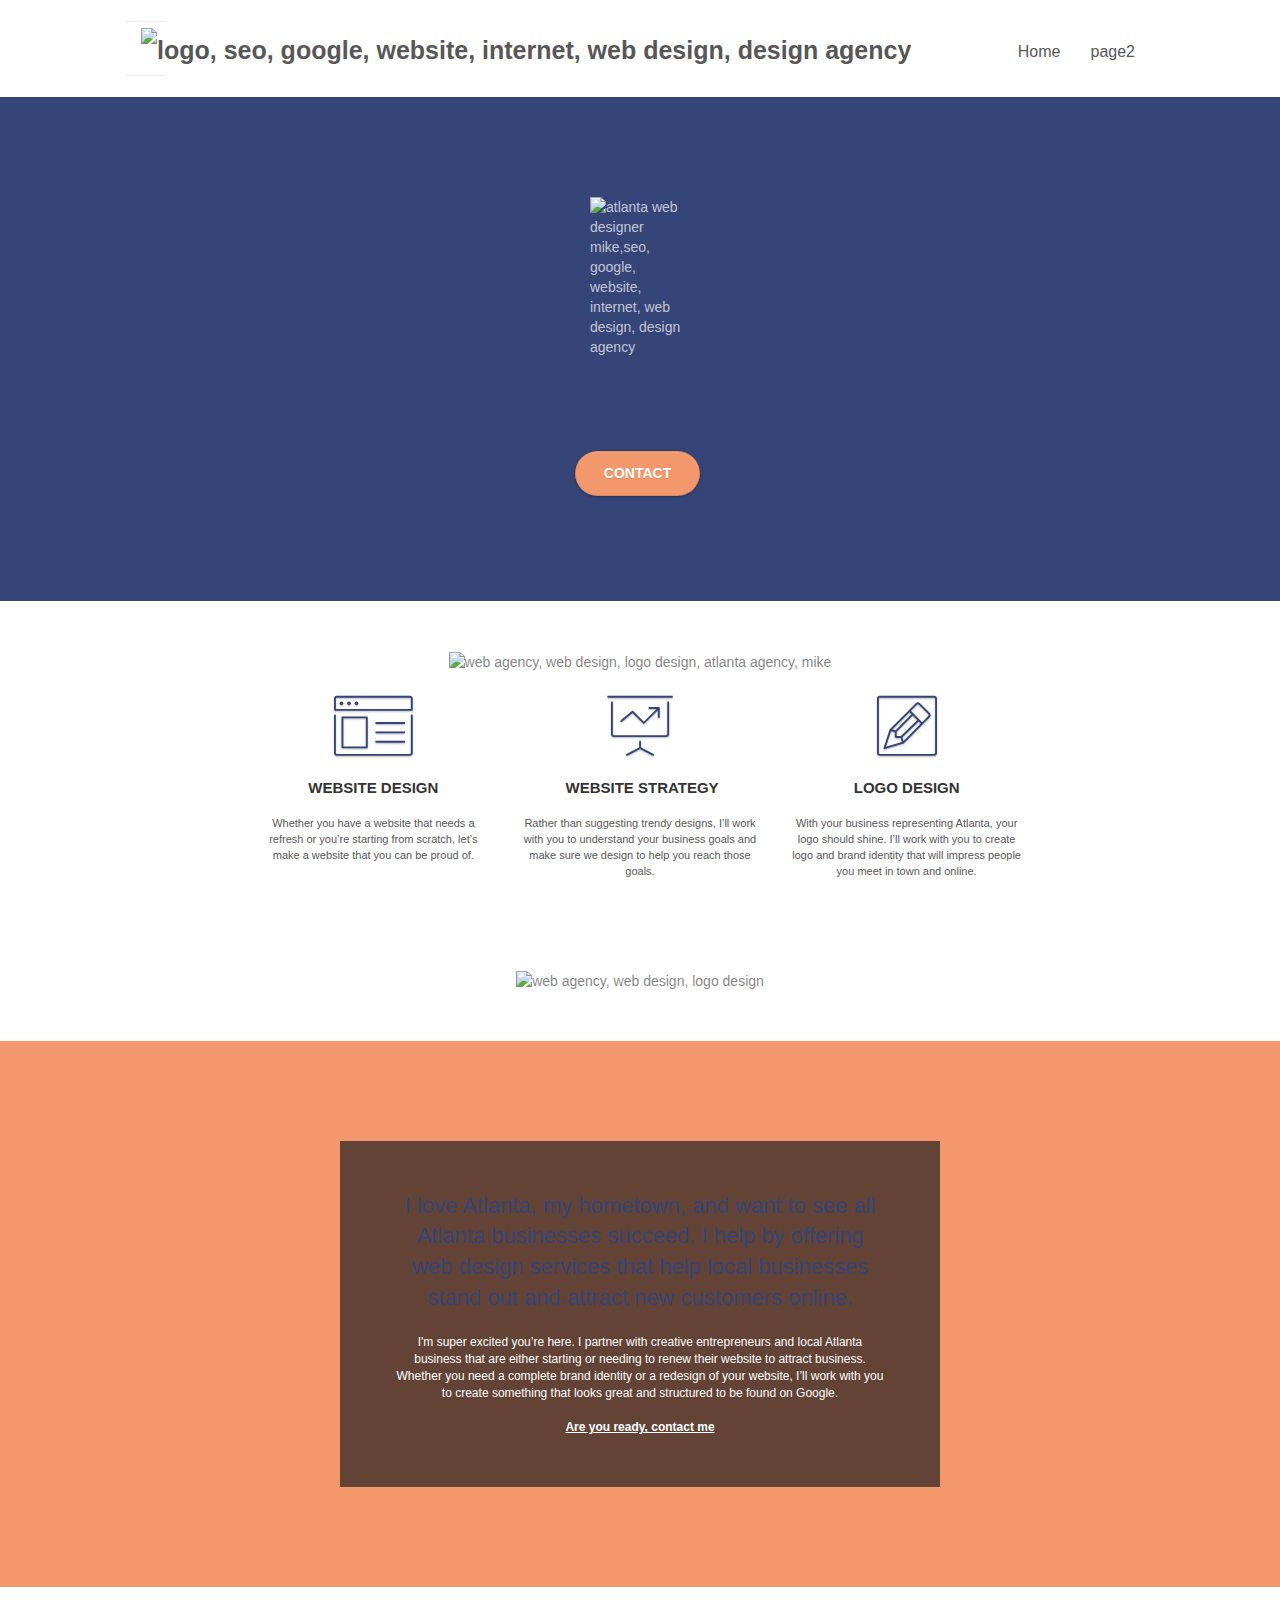
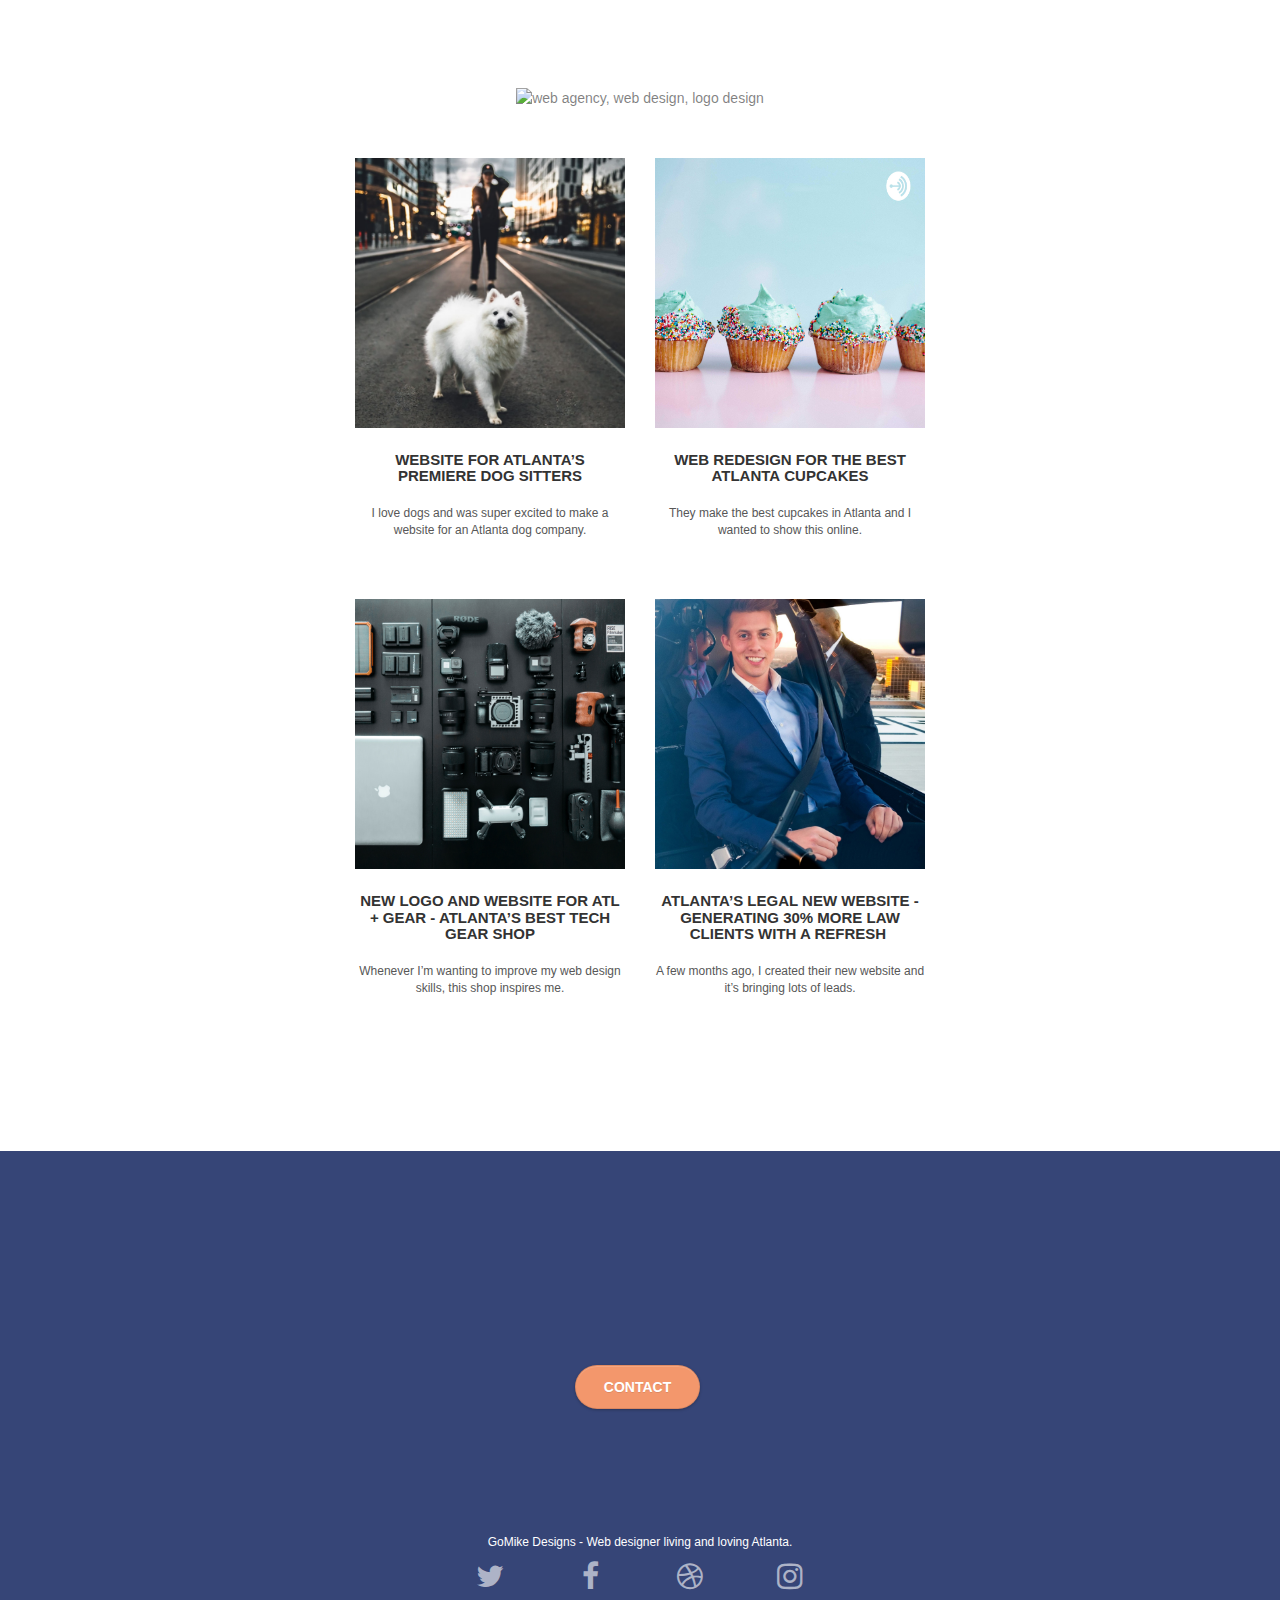
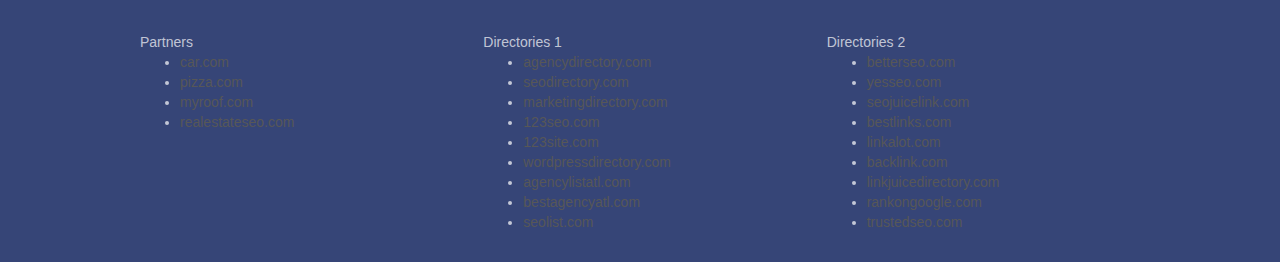
==== index.html @ 32300aff "initial - updated" ====
<!doctype html>
<html lang="Default">
<head>
    <meta charset="utf-8">
    <meta name="keywords" content="seo, google, website, internet, web design, design agency, design agency, design agency, design agency, design agency, design agency, logo design atlanta">
    <meta name="description" content="I'm Mike and your should hire me to build your website">
    <meta name="viewport" content="width=device-width, initial-scale=1.0, viewport-fit=cover">
    <link rel="shortcut icon" type="image/png" href="favicon.jpg">
    
	<link rel="stylesheet" type="text/css" href="./css/bootstrap.css">
	<link rel="stylesheet" type="text/css" href="style.css">
	<link rel="stylesheet" type="text/css" href="./css/font-awesome.css">
	<link rel="stylesheet" type="text/css" href="./css/et-line.css">
	
    
	<script src="./js/jquery-2.1.0.js"></script>
	<script src="./js/bootstrap.js"></script>
	<script src="./js/blocs.js"></script>
	<script src="./js/jquery.touchSwipe.js"></script>
	<script src="./js/gmaps.js"></script>

    <title>.</title>

    
<!-- Analytics -->
 
<!-- Analytics END -->
    
</head>
<body>
<!-- Main container -->
<div class="page-container">
    
<!-- bloc-0 -->
<div class="bloc bgc-white l-bloc " id="bloc-0">
	<div class="container bloc-sm">
		<nav class="navbar row">
			<div class="navbar-header">
					<div class="keywords" style="color:#cccccc;font-size:1px;">web agency atlanta, web strategy, web design, logo, website, web, internet, logo design</div>
				<a class="navbar-brand" href="index.html"><img src="img/atlanta%20web%20design%20logo.png" alt="logo, seo, google, website, internet, web design, design agency" height="40" /></a>
					<div class="keywords" style="color:#cccccc;font-size:1px;">web agency atlanta, web strategy, web design, logo, website, web, internet, logo design</div>

				<button id="nav-toggle" type="button" class="ui-navbar-toggle navbar-toggle" data-toggle="collapse" data-target=".navbar-1">
					<span class="sr-only">Toggle navigation</span><span class="icon-bar"></span><span class="icon-bar"></span><span class="icon-bar"></span>
				</button>
			</div>
			<div class="collapse navbar-collapse navbar-1 special-dropdown-nav">
				<ul class="site-navigation nav navbar-nav">
					<li>
						<a href="index.html">Home</a>
					</li>
					<li>
					</li>
					<li>
						<a href="page2.html">page2</a>
					</li>
				</ul>
			</div>
		</nav>
	</div>
</div>
<!-- bloc-0 END -->

<!-- bloc-1-hero -->
<div class="bloc bgc-dark-slate-blue bg-atlanta-20made-20sign d-bloc bg-t-edge bloc-bg-texture texture-paper b-parallax" id="bloc-1-hero">
	<div class="container bloc-lg">
		<div class="row tight-width-whitespace">
			<div class="col-sm-12">
				<img src="img/atlanta%20web%20designer%20mike.png" class="center-block image-resize-mode" width="100" alt="atlanta web designer mike,seo, google, website, internet, web design, design agency" />
				<h1 class="text-center hero-bloc-text tc-white ">
					I'm Mike.
				</h1>
				<div class="text-center">
					<a href="page2.html" class="btn btn-lg btn-clean btn-rd cta-hero btn-atomic-tangerine" id="cta-hero">Contact</a>
				</div>
			</div>
		</div>
	</div>
</div>
<!-- bloc-1-hero END -->

<!-- bloc-2-services -->
<div class="bloc bgc-white l-bloc" id="bloc-2-services">
	<div class="container bloc-md">
		<div class="row">
			<div class="col-sm-12 text-center">
				<img alt="web agency, web design, logo design, atlanta agency, mike" src="img/title.png" />
			</div>
		</div>
		<div class="row voffset-lg med-width-whitespace">
			<div class="col-sm-4">
				<div class="text-center">
					<span class="et-icon-browser sm-shadow icon-dark-slate-blue icons icon-lg"></span>
				</div>
				<h1 class="mg-md text-center service-header">
					Website Design
				</h1>
				<p class="text-center ">
					Whether you have a website that needs a refresh or you&rsquo;re starting from scratch, let&rsquo;s make a website that you can be proud of.
				</p>
			</div>
			<div class="col-sm-4">
				<div class="text-center">
					<span class="et-icon-presentation sm-shadow icon-dark-slate-blue icons icon-lg"></span>
				</div>
				<h1 class="mg-md text-center service-header">
					&nbsp;Website Strategy
				</h1>
				<p class="text-center ">
					Rather than suggesting trendy designs, I&rsquo;ll work with you to understand your business goals and make sure we design to help you reach those goals.<br>
				</p>
			</div>
			<div class="col-sm-4">
				<div class="text-center">
					<span class="et-icon-edit sm-shadow icon-dark-slate-blue icons icon-lg"></span>
				</div>
				<h1 class="mg-md text-center service-header">
					Logo Design
				</h1>
				<p class="text-center ">
					With your business representing Atlanta, your logo should shine. I&rsquo;ll work with you to create logo and brand identity that will impress people you meet in town and online.
				</p>
			</div>
		</div>
		<div class="row voffset-lg voffset">
			<div class="col-xs-12 col-md-8 col-md-offset-2 text-center">
				<img alt="web agency, web design, logo design " src="img/quote.png" />
			</div>
		</div>
	</div>
</div>
<!-- bloc-2-services END -->

<!-- bloc-3-what-i-do -->
<div class="bloc tc-white bgc-atomic-tangerine bloc-bg-texture texture-paper b-parallax bg-atlanta-20made-20sign-20orange d-bloc" id="bloc-3-what-i-do">
	<div class="container bloc-lg">
		<div class="row tight-width-whitespace black-background">
			<div class="col-sm-12">
				<h2 class="mg-md text-center tc-white">
					I love Atlanta, my hometown, and want to see all Atlanta businesses succeed. I help by offering web design services that help local businesses stand out and attract new customers online.<br>
				</h2>
				<p class="text-center white">
					I'm super excited you&rsquo;re here. I partner with creative entrepreneurs and local Atlanta business that are either starting or needing to renew their website to attract business. Whether you need a complete brand identity or a redesign of your website, I&rsquo;ll work with you to create something that looks great and structured to be found on Google.<br><br><a class="ltc-white bold-link" href="page2.html">Are you ready, contact me</a><br>
				</p>
			</div>
		</div>
	</div>
</div>
<!-- bloc-3-what-i-do END -->

<!-- bloc-4-portfolio -->
<div class="bloc bgc-white bg-lines-h2-bg bg-repeat l-bloc" id="bloc-4-portfolio">
	<div class="container bloc-lg">
		<div class="row">
			<div class="col-sm-12 text-center">
								<img alt="web agency, web design, logo design " src="img/title2.png" />

			</div>
		</div>
		<div class="row tight-width-whitespace portfolio-row">
			<div class="col-sm-6">
				<a href="#" data-lightbox="img/11.jpg" data-gallery-id="gallery-1" data-caption="Website for Atlanta's Premiere dog salon" data-frame="snapshot-lb"><img src="img/11.jpg" class="img-responsive portfolio-thumb" alt="seo, google, website, internet, web design, design agency website for dog salon"/></a>
				<h3 class="mg-md text-center">
					Website for Atlanta&rsquo;s premiere Dog Sitters
				</h3>
				<p class="text-center">
					I love dogs and was super excited to make a website for an Atlanta dog company.
				</p>
			</div>
			<div class="col-sm-6">
				<a href="#" data-lightbox="img/2.jpg" data-gallery-id="gallery-1" data-caption="web redesign for the best cupcakes in Atlanta" data-frame="snapshot-lb"><img src="img/2.jpg" class="img-responsive portfolio-thumb" alt="seo, google, website, internet, web design, design agency website for best cupcakes in atlanta"/></a>
				<h3 class="mg-md text-center">
					Web redesign for the best Atlanta&nbsp;cupcakes
				</h3>
				<p class="text-center">
					They make the best cupcakes in Atlanta and I wanted to show this online.
				</p>
			</div>
		</div>
		<div class="row tight-width-whitespace portfolio-row">
			<div class="col-sm-6">
				<a href="#" data-lightbox="img/3.bmp" data-gallery-id="gallery-1" data-caption="New logo and website for Atlanta's best tech gear shop" data-frame="snapshot-lb"><img src="img/3.bmp" class="img-responsive portfolio-thumb" alt="3.jpg" /></a>
				<h3 class="mg-md text-center">
					New logo and website for Atl + Gear - Atlanta&rsquo;s best tech gear shop
				</h3>
				<p class="text-center">
					Whenever I&rsquo;m wanting to improve my web design skills, this shop inspires me.
				</p>
			</div>
			<div class="col-sm-6">
				<a href="#" data-lightbox="img/4.bmp" data-gallery-id="gallery-1" data-caption="Atlanta's legal website generates 30% more clients after web redesign" data-frame="snapshot-lb"><img src="img/4.bmp" class="img-responsive portfolio-thumb" alt="seo, google, website, internet, web design, Atlanta's legal website generates 30% more clients after web redesign" /></a>
				<h3 class="mg-md text-center">
					Atlanta&rsquo;s legal new website - Generating 30% more law clients with a refresh&nbsp;
				</h3>
				<p class="text-center">
					A few months ago, I created their new website and it&rsquo;s bringing lots of leads.
				</p>
			</div>
		</div>
	</div>
</div>
<!-- bloc-4-portfolio END -->

<!-- bloc-5-cta -->
<div class="bloc bgc-dark-slate-blue bg-atlanta-20made-20sign d-bloc bloc-bg-texture texture-paper" id="bloc-5-cta">
	<div class="container bloc-lg">
		<div class="row">
			<h2 class="mg-md text-center tc-white">
				Ready for a great website? <br>Let&rsquo;s design!
			</h2>
			<div class="col-sm-12 text-center">
				<a href="page2.html" class="btn btn-atomic-tangerine btn-clean btn-rd btn-lg cta-hero">Contact</a>
			</div>
		</div>
	</div>
</div>
<!-- bloc-5-cta END -->

<!-- Footer - bloc-8 -->
<div class="bloc bgc-dark-slate-blue d-bloc" id="bloc-8">
	<div class="container bloc-sm">
		<div class="row">
			<div class="col-sm-12">
				<p class="text-center white">
					GoMike Designs - Web designer living and loving Atlanta.<br>
				</p>
				<div class="row row-no-gutters social">
					<div class="col-sm-3">
						<div class="text-center">
							<a class="social" href="index.html"><span class="fa fa-twitter icon-md"></span></a>
						</div>
					</div>
					<div class="col-sm-3">
						<div class="text-center">
							<a class="social" href="index.html"><span class="fa fa-facebook icon-md"></span></a>
						</div>
					</div>
					<div class="col-sm-3">
						<div class="text-center">
							<a class="social" href="index.html"><span class="fa fa-dribbble icon-md"></span></a>
						</div>
					</div>
					<div class="col-sm-3">
						<div class="text-center">
							<a class="social" href="index.html"><span class="fa fa-instagram icon-md"></span></a>
						</div>
					</div>

					<div class="keywords" style="color:#364577;">web agency atlanta, web strategy, web design, logo, website, web, internet, logo design</div>

				</div>
					<div class="row">
					<div class="col-sm-4">
						Partners
							<ul>
								<li><a href="car.com">car.com</a></li>
								<li><a href="pizza.com">pizza.com</a></li>
								<li><a href="myroof.com">myroof.com</a></li>
								<li><a href="realestateseo.com">realestateseo.com</a></li>
							</ul>		
					</div>
					<div class="col-sm-4">
						Directories 1
						<ul>
							<li><a href="agencydirectory.com">agencydirectory.com</a></li>
							<li><a href="seodirectory.com">seodirectory.com</a></li>
							<li><a href="marketingdirectory.com">marketingdirectory.com</a></li>
							<li><a href="123seo.com">123seo.com</a></li>
							<li><a href="123site.com">123site.com</a></li>
							<li><a href="wordpressdirectory.com">wordpressdirectory.com</a></li>
							<li><a href="agencylistatl.com">agencylistatl.com</a></li>
							<li><a href="bestagencyatl.com">bestagencyatl.com</a></li>
							<li><a href="seolist.com">seolist.com</a></li>
						</ul>
					</div>
					<div class="col-sm-4">
						Directories 2
						<ul>
							<li><a href="betterseo.com">betterseo.com</a></li>
							<li><a href="yesseo.com">yesseo.com</a></li>
							<li><a href="seojuicelink.com">seojuicelink.com</a></li>
							<li><a href="bestlinks.com">bestlinks.com</a></li>
							<li><a href="linkalot.com">linkalot.com</a></li>
							<li><a href="backlink.com">backlink.com</a></li>
							<li><a href="linkjuicedirectory.com">linkjuicedirectory.com</a></li>
							<li><a href="rankongoogle.com">rankongoogle.com</a></li>
							<li><a href="trustedseo.com">trustedseo.com</a></li>
						</ul>
					</div>
				</div>
			</div>
		</div>
	</div>
</div>
<!-- Footer - bloc-8 END -->

</div>
<!-- Main container END -->
    

</body>
</html>
---- style.css ----
body {
    margin: 0;
    padding: 0;
    background: #FFF;
    overflow-x: hidden;
    -webkit-font-smoothing: antialiased;
    -moz-osx-font-smoothing: grayscale;
}

a,
button {
    transition: all .3s ease-in-out;
    outline: none!important;
}

a:hover {
    text-decoration: none;
    cursor: pointer;
}

#page-loading-blocs-notifaction {
    position: fixed;
    top: 0;
    bottom: 0;
    width: 100%;
    z-index: 100000;
    background: #FFFFFF url("img/pageload-spinner.gif") no-repeat center center;
}

.bloc {
    width: 100%;
    clear: both;
    background: 50% 50% no-repeat;
    padding: 0 50px;
    -webkit-background-size: cover;
    -moz-background-size: cover;
    -o-background-size: cover;
    background-size: cover;
    position: relative;
}

.bloc .container {
    padding-left: 0;
    padding-right: 0;
}

.bloc-lg {
    padding: 100px 50px;
}

.bloc-md {
    padding: 50px;
}

.bloc-sm {
    padding: 20px 50px;
}

.bg-center,
.bg-l-edge,
.bg-r-edge,
.bg-t-edge,
.bg-b-edge,
.bg-tl-edge,
.bg-bl-edge,
.bg-tr-edge,
.bg-br-edge,
.bg-repeat {
    -webkit-background-size: auto!important;
    -moz-background-size: auto!important;
    -o-background-size: auto!important;
    background-size: auto!important;
}

.bg-repeat {
    background: repeat;
}

.bg-t-edge {
    background: top no-repeat;
}

.bloc-bg-texture::before {
    content: "";
    background-size: 2px 2px;
    position: absolute;
    top: 0;
    bottom: 0;
    left: 0;
    right: 0;
}

.texture-paper::before {
    background: url("img/texture-paper.png");
    background-size: 280px 280px;
}

.b-parallax {
    background-attachment: fixed;
}

.d-bloc {
    color: rgba(255, 255, 255, .7);
}

.d-bloc button:hover {
    color: rgba(255, 255, 255, .9);
}

.d-bloc .icon-round,
.d-bloc .icon-square,
.d-bloc .icon-rounded,
.d-bloc .icon-semi-rounded-a,
.d-bloc .icon-semi-rounded-b {
    border-color: rgba(255, 255, 255, .9);
}

.d-bloc .divider-h span {
    border-color: rgba(255, 255, 255, .2);
}

.d-bloc .a-btn,
.d-bloc .navbar a,
.d-bloc .navbar-brand,
.d-bloc a .icon-sm,
.d-bloc a .icon-md,
.d-bloc a .icon-lg,
.d-bloc a .icon-xl,
.d-bloc h1 a,
.d-bloc h2 a,
.d-bloc h3 a,
.d-bloc h4 a,
.d-bloc h5 a,
.d-bloc h6 a,
.d-bloc p a {
    color: rgba(255, 255, 255, .6);
}

.d-bloc .a-btn:hover,
.d-bloc .navbar a:hover,
.d-bloc .navbar-brand:hover,
.d-bloc a:hover .icon-sm,
.d-bloc a:hover .icon-md,
.d-bloc a:hover .icon-lg,
.d-bloc a:hover .icon-xl,
.d-bloc h1 a:hover,
.d-bloc h2 a:hover,
.d-bloc h3 a:hover,
.d-bloc h4 a:hover,
.d-bloc h5 a:hover,
.d-bloc h6 a:hover,
.d-bloc p a:hover {
    color: rgba(255, 255, 255, 1);
}

.d-bloc .navbar-toggle .icon-bar {
    background: rgba(255, 255, 255, 1);
}

.d-bloc .btn-wire,
.d-bloc .btn-wire:hover {
    color: rgba(255, 255, 255, 1);
    border-color: rgba(255, 255, 255, 1);
}

.d-bloc .panel {
    color: rgba(0, 0, 0, .5);
}

.d-bloc .panel button:hover {
    color: rgba(0, 0, 0, .7);
}

.d-bloc .panel icon {
    border-color: rgba(0, 0, 0, .7);
}

.d-bloc .panel .divider-h span {
    border-color: rgba(0, 0, 0, .1);
}

.d-bloc .panel .a-btn {
    color: rgba(0, 0, 0, .6);
}

.d-bloc .panel .a-btn:hover {
    color: rgba(0, 0, 0, 1);
}

.d-bloc .panel .btn-wire,
.d-bloc .panel .btn-wire:hover {
    color: rgba(0, 0, 0, .7);
    border-color: rgba(0, 0, 0, .3);
}

.d-bloc .panel,
.l-bloc {
    color: rgba(0, 0, 0, .5);
}

.d-bloc .panel button:hover,
.l-bloc button:hover {
    color: rgba(0, 0, 0, .7);
}

.l-bloc .icon-round,
.l-bloc .icon-square,
.l-bloc .icon-rounded,
.l-bloc .icon-semi-rounded-a,
.l-bloc .icon-semi-rounded-b {
    border-color: rgba(0, 0, 0, .7);
}

.d-bloc .panel .divider-h span,
.l-bloc .divider-h span {
    border-color: rgba(0, 0, 0, .1);
}

.d-bloc .panel .a-btn,
.l-bloc .a-btn,
.l-bloc .navbar a,
.l-bloc .navbar-brand,
.l-bloc a .icon-sm,
.l-bloc a .icon-md,
.l-bloc a .icon-lg,
.l-bloc a .icon-xl,
.l-bloc h1 a,
.l-bloc h2 a,
.l-bloc h3 a,
.l-bloc h4 a,
.l-bloc h5 a,
.l-bloc h6 a,
.l-bloc p a {
    color: rgba(0, 0, 0, .6);
}

.d-bloc .panel .a-btn:hover,
.l-bloc .a-btn:hover,
.l-bloc .navbar a:hover,
.l-bloc .navbar-brand:hover,
.l-bloc a:hover .icon-sm,
.l-bloc a:hover .icon-md,
.l-bloc a:hover .icon-lg,
.l-bloc a:hover .icon-xl,
.l-bloc h1 a:hover,
.l-bloc h2 a:hover,
.l-bloc h3 a:hover,
.l-bloc h4 a:hover,
.l-bloc h5 a:hover,
.l-bloc h6 a:hover,
.l-bloc p a:hover {
    color: rgba(0, 0, 0, 1);
}

.l-bloc .navbar-toggle .icon-bar {
    color: rgba(0, 0, 0, .6);
}

.d-bloc .panel .btn-wire,
.d-bloc .panel .btn-wire:hover,
.l-bloc .btn-wire,
.l-bloc .btn-wire:hover {
    color: rgba(0, 0, 0, .7);
    border-color: rgba(0, 0, 0, .3);
}

.voffset {
    margin-top: 30px;
}

.voffset-lg {
    margin-top: 80px;
}

.row-no-gutters {
    margin-right: 0;
    margin-left: 0;
}

.row.row-no-gutters > [class^="col-"],
.row.row-no-gutters > [class*=" col-"] {
    padding-right: 0;
    padding-left: 0;
}

#bloc-2-services p {
    font-size: 11px;
}

.navbar {
    margin-bottom: 0;
    z-index: 1;
}

.navbar-brand {
    height: auto;
    padding: 3px 15px;
    font-size: 25px;
    font-weight: normal;
    font-weight: 600;
    line-height: 44px;
}

.navbar-brand img {
    max-height: 200px;
    margin: 0 5px 0 0;
    display: inline;
}

.navbar-brand img[src$=svg] {
    min-width: 100px;
}

.nav-center .navbar-brand img {
    margin: 0;
}

.navbar .nav {
    padding-top: 2px;
    margin-right: -16px;
    float: right;
    z-index: 1;
}

.nav > li {
    float: left;
    margin-top: 4px;
    font-size: 16px;
}

.navbar-nav .open .dropdown-menu > li > a {
    text-align: inherit;
}

.nav > li a:hover,
.nav > li a:focus {
    background: transparent;
}

.navbar-toggle {
    margin: 10px 10px 0 0;
    border: 0px;
}

.navbar-toggle:hover {
    background: transparent!important;
}

.navbar-toggle .icon-bar {
    background-color: rgba(0, 0, 0, .5);
    width: 26px;
}

.nav-invert .navbar .nav {
    float: left;
}

.nav-invert .navbar-header,
.nav-invert .navbar-brand {
    float: right;
    position: relative;
    z-index: 2;
}

@media (min-width: 768px) {
    .site-navigation {
        position: absolute;
        top: 50%;
        right: 20px;
        transform: translate(0, -50%);
        -webkit-transform: translateY(-50%);
    }
    .nav > li .dropdown-menu a,
    .nav > li .dropdown-menu a:hover {
        color: #484848;
    }
    .nav-invert .site-navigation {
        left: 0;
        right: 0;
    }
    .nav-center {
        text-align: center;
    }
    .nav-center .navbar-header {
        width: 100%;
    }
    .nav-center .navbar-header,
    .nav-center .navbar-brand,
    .nav-center .nav > li {
        float: none;
        display: inline-block;
    }
    .nav-center .site-navigation {
        position: relative;
        width: 100%;
        right: 0;
        margin-right: 0px;
        margin-top: 20px;
    }
    .nav-center.mini-nav .navbar-toggle {
        float: none;
        margin: 10px auto 0;
    }
}

.nav > li > .dropdown a {
    background: none!important;
    display: block;
    padding: 14px 15px;
}

nav .caret {
    margin: 0 5px;
}

.dropdown-menu .dropdown-menu {
    top: -8px;
    left: 100%;
}

.dropdown-menu .dropmenu-flow-right {
    top: 100%;
    left: 0;
    margin-left: -1px;
    border-top-left-radius: 0;
    border-top-right-radius: 0;
}

.dropdown-menu .dropdown span {
    border: 4px solid black;
    border-top-color: transparent;
    border-right-color: transparent;
    border-bottom-color: transparent;
    margin: 6px -5px 0 0!important;
    float: right;
}

.mg-md {
    margin-top: 10px;
    margin-bottom: 20px;
}

.mg-lg {
    margin-top: 10px;
    margin-bottom: 40px;
}

.btn {
    margin: 0 5px 5px 0;
}

.btn.pull-right {
    margin: 0 0 5px 5px;
}

.btn-d,
.btn-d:hover,
.btn-d:focus {
    color: #FFF;
    background: rgba(0, 0, 0, .3);
}

button {
    outline: none!important;
}

.btn-rd {
    border-radius: 40px;
}

.btn-clean {
    border: 1px solid rgba(0, 0, 0, .08);
    border-bottom-color: rgba(0, 0, 0, .1);
    text-shadow: 0 1px 0 rgba(0, 0, 1, .1);
    box-shadow: 0 1px 3px rgba(0, 0, 1, .25), inset 0 1px 0 0 rgba(255, 255, 255, .15);
}

.icon-md {
    font-size: 30px!important;
}

.icon-lg {
    font-size: 60px!important;
}

.sm-shadow {
    text-shadow: 0 1px 2px rgba(0, 0, 0, .3);
}

.panel-sq,
.panel-sq .panel-heading,
.panel-sq .panel-footer {
    border-radius: 0;
}

.panel-rd {
    border-radius: 30px;
}

.panel-rd .panel-heading {
    border-radius: 29px 29px 0 0;
}

.panel-rd .panel-footer {
    border-radius: 0 0 29px 29px;
}

.form-control {
    border-color: rgba(0, 0, 0, .1);
    box-shadow: none;
}

.scrollToTop {
    width: 40px;
    height: 40px;
    position: fixed;
    bottom: 20px;
    right: 20px;
    opacity: 0;
    z-index: 500;
    transition: all .3s ease-in-out;
}

.scrollToTop span {
    margin-top: 6px;
}

.showScrollTop {
    font-size: 14px;
    opacity: 1;
}

a[data-lightbox] {
    position: relative;
    display: block;
    text-align: center;
}

a[data-lightbox]:hover::before {
    content: "+";
    font-family: "HelveticaNeue-Light", "Helvetica Neue Light", "Helvetica Neue", Helvetica, Arial;
    font-size: 32px;
    width: 50px;
    height: 50px;
    margin-left: -25px;
    border-radius: 50%;
    background: rgba(0, 0, 0, .6);
    color: #FFF;
    font-weight: 100;
    z-index: 1;
    position: absolute;
    top: 50%;
    transform: translateY(-50%);
    -webkit-transform: translateY(-50%);
}

a[data-lightbox]:hover img {
    opacity: 0.6;
    -webkit-animation-fill-mode: none;
    animation-fill-mode: none;
}

#lightbox-modal {
    display: flex;
    align-items: center;
}

#lightbox-modal .modal-dialog {
    width: 90%;
    max-width: 900px;
    margin: 0 auto 0;
}

#lightbox-modal .modal-dialog img {
    max-height: 90vh;
    margin: 0 auto;
}

.lightbox-caption {
    padding: 20px;
    color: #FFF;
    background: rgba(0, 0, 0, .5);
    position: absolute;
    left: 15px;
    right: 15px;
    bottom: 5px;
}

.close-lightbox {
    color: #FFF;
    font-size: 30px;
    position: absolute;
    top: 20px;
    right: 20px;
    z-index: 20;
    background: rgba(0, 0, 0, .5);
    border: none;
    line-height: 30px;
    padding: 0 9px 5px;
    opacity: 0.3;
}

.close-lightbox:hover,
.next-lightbox:hover,
.prev-lightbox:hover {
    opacity: 1.0;
    color: #FFF;
}

.next-lightbox,
.prev-lightbox {
    font-size: 20px;
    color: rgba(255, 255, 255, .9);
    background: rgba(0, 0, 0, .5);
    transition: all .2s ease-in-out;
    position: absolute;
    top: 45%;
    z-index: 1;
    opacity: 0.4;
}

.next-lightbox {
    padding: 6px 8px 1px 13px;
    right: 25px;
}

.prev-lightbox {
    padding: 6px 13px 1px 10px;
    left: 25px;
}

.snapshot-lb .modal-body {
    padding-bottom: 45px;
}

.snapshot-lb .lightbox-caption {
    padding: 0;
    color: rgba(0, 0, 0, .5);
    background: none;
}

h1,
h2,
h3,
h4,
h5,
h6,
p,
label,
.btn,
a {
    font-family: "helvetica";
    font-weight: 400;
    color: #575757!important;
}

.container {
    max-width: 1000px;
}

.hero-bloc-text {
    font-size: 38px;
}

.hero-bloc-text-sub {
    font-size: 36px;
}

.statement-bloc-text {
    line-height: 26px;
    font-style: italic;
    font-size: 20px;
    text-align: center;
    font-weight: lighter;
    max-width: 520px;
    margin: auto auto auto auto;
}

p {
    font-size: 12px;
}

.tight-width-whitespace {
    max-width: 600px;
    margin: auto auto auto auto;
}

.h1 {
    font-size: 20px;
    font-family: "Open Sans";
}

.cta-hero {
    margin-top: 22px;
    color: #FFFFFF!important;
    text-transform: uppercase;
    padding: 12px 28px 12px 28px;
    font-size: 1.0em;
    font-weight: 700;
}

.social {
    max-width: 400px;
    margin: auto auto auto auto;
}

h2 {
    font-size: 22px;
    line-height: 1.4em;
}

h3 {
    font-size: 15px;
    text-transform: uppercase;
    font-weight: 700;
    color: #333333!important;
}

.med-width-whitespace {
    max-width: 800px;
    margin: auto auto auto auto;
    box-shadow: 0px 0px 0px #000000;
}

h1 {
    color: #333333!important;
}

h4 {
    color: #333333!important;
}

.icons {
    margin-bottom: 14px;
    margin-top: 24px;
}

.white {
    color: #FFFFFF!important;
}

.portfolio-thumb {
    margin-bottom: 24px;
}

.portfolio-row {
    margin-bottom: 44px;
    margin-top: 50px;
}

.avatar {
    box-shadow: 0px 4px 9px rgba(0, 0, 0, 0.3);
}

.black-background {
    background-color: rgba(35, 31, 32, 0.7);
    padding: 40px 40px 40px 40px;
}

.bold-link {
    font-weight: 900;
    text-decoration: underline!important;
}

.service-header {
    font-size: 15px;
    font-weight: 700;
    text-transform: uppercase;
}

.bgc-white {
    background-color: #FFFFFF;
}

.bgc-dark-slate-blue {
    background-color: #364577;
}

.bgc-atomic-tangerine {
    background-color: #F3976C;
}

.tc-white {
    color: #364577!important;
}

.btn-atomic-tangerine {
    background: #F3976C;
    color: #FFFFFF!important;
}

.btn-atomic-tangerine:hover {
    background: #c27956!important;
    color: #FFFFFF!important;
}

.ltc-white {
    color: #FFFFFF!important;
}

.ltc-white:hover {
    color: #cccccc!important;
}

.ltc-atomic-tangerine {
    color: #F3976C!important;
}

.ltc-atomic-tangerine:hover {
    color: #c27956!important;
}

.icon-dark-slate-blue {
    color: #364577!important;
    border-color: #364577!important;
}

.bg-dots-bg {
    background-image: url("img/dots-bg.png");
}

.bg-lines-h2-bg {
    background-image: url("img/lines-h2-bg.png");
}

.bg-atlanta-20made-20sign {
    background-image: url("img/atlanta%20made%20sign.jpg");
}

.bg-atlanta-20made-20sign-20orange {
    background-image: url("img/atlanta%20made%20sign%20orange.jpg");
}

@media (max-width: 1024px) {
    .bloc {
        padding-left: 20px;
        padding-right: 20px;
    }
    .bloc.full-width-bloc,
    .bloc-tile-2.full-width-bloc .container,
    .bloc-tile-3.full-width-bloc .container,
    .bloc-tile-4.full-width-bloc .container {
        padding-left: 0;
        padding-right: 0;
    }
}

@media (max-width: 992px) and (min-width: 768px) {
    .navbar .nav {
        max-width: 80%
    }
    .nav-center.navbar .nav {
        max-width: 100%
    }
}

@media only screen and (min-device-width: 768px) and (max-device-width: 1024px) and (orientation: landscape) {
    .b-parallax {
        background-attachment: scroll;
    }
}

@media only screen and (min-device-width: 1024px) and (max-device-width: 1366px) and (-webkit-min-device-pixel-ratio: 1.5) {
    .b-parallax {
        background-attachment: scroll;
    }
}

@media (max-width: 991px) {
    .container {
        width: 100%;
    }
    .b-parallax {
        background-attachment: scroll;
    }
    .page-container,
    #hero-bloc {
        overflow-x: hidden;
        position: relative;
    }
    .bloc {
        padding-left: constant(safe-area-inset-left);
        padding-right: constant(safe-area-inset-right);
    }
    .bloc-group,
    .bloc-group .bloc {
        display: block;
        width: 100%;
    }
    .bloc-fill-screen .fill-bloc-top-edge,
    .bloc-fill-screen .fill-bloc-bottom-edge {
        padding: 0 20px;
        padding-left: constant(safe-area-inset-left);
        padding-right: constant(safe-area-inset-right);
    }
}

@media (max-width: 767px) {
    .page-container {
        overflow-x: hidden;
        position: relative;
    }
    h1,
    h2,
    h3,
    h4,
    h5,
    h6,
    p,
    #disqus_thread {
        padding-left: 10px!important;
        padding-right: 10px!important;
    }
    .b-parallax {
        background-attachment: scroll;
    }
    .navbar .nav {
        padding-top: 0;
        border-top: 1px solid rgba(0, 0, 0, .2);
        float: none!important;
    }
    .navbar.row {
        margin-left: 0;
        margin-right: 0;
    }
    .site-navigation {
        position: inherit;
        transform: none;
        -webkit-transform: none;
        -ms-transform: none;
    }
    .nav > li {
        margin-top: 0;
        border-bottom: 1px solid rgba(0, 0, 0, .1);
        background: rgba(0, 0, 0, .05);
        text-align: left;
        padding-left: 15px;
        width: 100%;
    }
    .nav > li:hover {
        background: rgba(0, 0, 0, .08);
    }
    .dropdown .dropdown a .caret {
        float: none;
        margin: 5px 0 0 10px!important;
        border: 4px solid black;
        border-bottom-color: transparent;
        border-right-color: transparent;
        border-left-color: transparent;
    }
    #hero-bloc .navbar .nav {
        background: rgba(0, 0, 0, .8);
    }
    #hero-bloc .navbar .nav a {
        color: rgba(255, 255, 255, .6);
    }
    .hero {
        padding: 50px 0;
    }
    .hero-nav {
        left: -1px;
        right: -1px;
    }
    .navbar-collapse {
        padding: 0;
        overflow-x: hidden;
        -webkit-box-shadow: none;
        box-shadow: none;
    }
    .navbar-brand img {
        max-height: 40px;
        width: auto;
    }
    .nav-invert .navbar-header {
        float: none;
        width: 100%;
    }
    .nav-invert .navbar-toggle {
        float: left;
        margin-left: 10px;
    }
    .bloc {
        padding-left: 0;
        padding-right: 0;
    }
    .bloc-xxl,
    .bloc-xl,
    .bloc-lg {
        padding: 40px 0;
    }
    .bloc-sm,
    .bloc-md {
        padding-left: 0;
        padding-right: 0;
    }
    .bloc-tile-2 .container,
    .bloc-tile-3 .container,
    .bloc-tile-4 .container,
    .bloc-fill-screen .fill-bloc-top-edge,
    .bloc-fill-screen .fill-bloc-bottom-edge {
        padding-left: 0;
        padding-right: 0;
    }
    .a-block {
        padding: 0 10px;
    }
    .btn-dwn {
        display: none;
    }
    .voffset {
        margin-top: 5px;
    }
    .voffset-md {
        margin-top: 20px;
    }
    .voffset-lg {
        margin-top: 30px;
    }
    form {
        padding: 5px;
    }
    .close-lightbox {
        display: inline-block;
    }
    .blocsapp-device-iphone5 {
        background-size: 216px 425px;
        padding-top: 60px;
        width: 216px;
        height: 425px;
    }
    .blocsapp-device-iphone5 img {
        width: 180px;
        height: 320px;
    }
}

@media (max-width: 400px) {
    .bloc {
        padding-left: 0;
        padding-right: 0;
    }
}

@media (max-width: 767px) {
    .bloc-mob-center-text {
        text-align: center;
    }
}
---- css/et-line.css ----
@font-face {
    font-family: et-line;
    src: url(../fonts/et-line.eot);
    src: url(../fonts/et-line.eot?#iefix) format('embedded-opentype'), url(../fonts/et-line.woff) format('woff'), url(../fonts/et-line.ttf) format('truetype'), url(../fonts/et-line.svg#et-line) format('svg');
    font-weight: 400;
    font-style: normal
}

.et-icon-adjustments,
.et-icon-alarmclock,
.et-icon-anchor,
.et-icon-aperture,
.et-icon-attachment,
.et-icon-bargraph,
.et-icon-basket,
.et-icon-beaker,
.et-icon-bike,
.et-icon-book-open,
.et-icon-briefcase,
.et-icon-browser,
.et-icon-calendar,
.et-icon-camera,
.et-icon-caution,
.et-icon-chat,
.et-icon-circle-compass,
.et-icon-clipboard,
.et-icon-clock,
.et-icon-cloud,
.et-icon-compass,
.et-icon-desktop,
.et-icon-dial,
.et-icon-document,
.et-icon-documents,
.et-icon-download,
.et-icon-dribbble,
.et-icon-edit,
.et-icon-envelope,
.et-icon-expand,
.et-icon-facebook,
.et-icon-flag,
.et-icon-focus,
.et-icon-gears,
.et-icon-genius,
.et-icon-gift,
.et-icon-global,
.et-icon-globe,
.et-icon-googleplus,
.et-icon-grid,
.et-icon-happy,
.et-icon-hazardous,
.et-icon-heart,
.et-icon-hotairballoon,
.et-icon-hourglass,
.et-icon-key,
.et-icon-laptop,
.et-icon-layers,
.et-icon-lifesaver,
.et-icon-lightbulb,
.et-icon-linegraph,
.et-icon-linkedin,
.et-icon-lock,
.et-icon-magnifying-glass,
.et-icon-map,
.et-icon-map-pin,
.et-icon-megaphone,
.et-icon-mic,
.et-icon-mobile,
.et-icon-newspaper,
.et-icon-notebook,
.et-icon-paintbrush,
.et-icon-paperclip,
.et-icon-pencil,
.et-icon-phone,
.et-icon-picture,
.et-icon-pictures,
.et-icon-piechart,
.et-icon-presentation,
.et-icon-pricetags,
.et-icon-printer,
.et-icon-profile-female,
.et-icon-profile-male,
.et-icon-puzzle,
.et-icon-quote,
.et-icon-recycle,
.et-icon-refresh,
.et-icon-ribbon,
.et-icon-rss,
.et-icon-sad,
.et-icon-scissors,
.et-icon-scope,
.et-icon-search,
.et-icon-shield,
.et-icon-speedometer,
.et-icon-strategy,
.et-icon-streetsign,
.et-icon-tablet,
.et-icon-target,
.et-icon-telescope,
.et-icon-toolbox,
.et-icon-tools,
.et-icon-tools-2,
.et-icon-trophy,
.et-icon-tumblr,
.et-icon-twitter,
.et-icon-upload,
.et-icon-video,
.et-icon-wallet,
.et-icon-wine {
    font-family: et-line;
    speak: none;
    font-style: normal;
    font-weight: 400;
    font-variant: normal;
    text-transform: none;
    line-height: 1;
    -webkit-font-smoothing: antialiased;
    -moz-osx-font-smoothing: grayscale;
    display: inline-block
}

.et-icon-mobile:before {
    content: "\e000"
}

.et-icon-laptop:before {
    content: "\e001"
}

.et-icon-desktop:before {
    content: "\e002"
}

.et-icon-tablet:before {
    content: "\e003"
}

.et-icon-phone:before {
    content: "\e004"
}

.et-icon-document:before {
    content: "\e005"
}

.et-icon-documents:before {
    content: "\e006"
}

.et-icon-search:before {
    content: "\e007"
}

.et-icon-clipboard:before {
    content: "\e008"
}

.et-icon-newspaper:before {
    content: "\e009"
}

.et-icon-notebook:before {
    content: "\e00a"
}

.et-icon-book-open:before {
    content: "\e00b"
}

.et-icon-browser:before {
    content: "\e00c"
}

.et-icon-calendar:before {
    content: "\e00d"
}

.et-icon-presentation:before {
    content: "\e00e"
}

.et-icon-picture:before {
    content: "\e00f"
}

.et-icon-pictures:before {
    content: "\e010"
}

.et-icon-video:before {
    content: "\e011"
}

.et-icon-camera:before {
    content: "\e012"
}

.et-icon-printer:before {
    content: "\e013"
}

.et-icon-toolbox:before {
    content: "\e014"
}

.et-icon-briefcase:before {
    content: "\e015"
}

.et-icon-wallet:before {
    content: "\e016"
}

.et-icon-gift:before {
    content: "\e017"
}

.et-icon-bargraph:before {
    content: "\e018"
}

.et-icon-grid:before {
    content: "\e019"
}

.et-icon-expand:before {
    content: "\e01a"
}

.et-icon-focus:before {
    content: "\e01b"
}

.et-icon-edit:before {
    content: "\e01c"
}

.et-icon-adjustments:before {
    content: "\e01d"
}

.et-icon-ribbon:before {
    content: "\e01e"
}

.et-icon-hourglass:before {
    content: "\e01f"
}

.et-icon-lock:before {
    content: "\e020"
}

.et-icon-megaphone:before {
    content: "\e021"
}

.et-icon-shield:before {
    content: "\e022"
}

.et-icon-trophy:before {
    content: "\e023"
}

.et-icon-flag:before {
    content: "\e024"
}

.et-icon-map:before {
    content: "\e025"
}

.et-icon-puzzle:before {
    content: "\e026"
}

.et-icon-basket:before {
    content: "\e027"
}

.et-icon-envelope:before {
    content: "\e028"
}

.et-icon-streetsign:before {
    content: "\e029"
}

.et-icon-telescope:before {
    content: "\e02a"
}

.et-icon-gears:before {
    content: "\e02b"
}

.et-icon-key:before {
    content: "\e02c"
}

.et-icon-paperclip:before {
    content: "\e02d"
}

.et-icon-attachment:before {
    content: "\e02e"
}

.et-icon-pricetags:before {
    content: "\e02f"
}

.et-icon-lightbulb:before {
    content: "\e030"
}

.et-icon-layers:before {
    content: "\e031"
}

.et-icon-pencil:before {
    content: "\e032"
}

.et-icon-tools:before {
    content: "\e033"
}

.et-icon-tools-2:before {
    content: "\e034"
}

.et-icon-scissors:before {
    content: "\e035"
}

.et-icon-paintbrush:before {
    content: "\e036"
}

.et-icon-magnifying-glass:before {
    content: "\e037"
}

.et-icon-circle-compass:before {
    content: "\e038"
}

.et-icon-linegraph:before {
    content: "\e039"
}

.et-icon-mic:before {
    content: "\e03a"
}

.et-icon-strategy:before {
    content: "\e03b"
}

.et-icon-beaker:before {
    content: "\e03c"
}

.et-icon-caution:before {
    content: "\e03d"
}

.et-icon-recycle:before {
    content: "\e03e"
}

.et-icon-anchor:before {
    content: "\e03f"
}

.et-icon-profile-male:before {
    content: "\e040"
}

.et-icon-profile-female:before {
    content: "\e041"
}

.et-icon-bike:before {
    content: "\e042"
}

.et-icon-wine:before {
    content: "\e043"
}

.et-icon-hotairballoon:before {
    content: "\e044"
}

.et-icon-globe:before {
    content: "\e045"
}

.et-icon-genius:before {
    content: "\e046"
}

.et-icon-map-pin:before {
    content: "\e047"
}

.et-icon-dial:before {
    content: "\e048"
}

.et-icon-chat:before {
    content: "\e049"
}

.et-icon-heart:before {
    content: "\e04a"
}

.et-icon-cloud:before {
    content: "\e04b"
}

.et-icon-upload:before {
    content: "\e04c"
}

.et-icon-download:before {
    content: "\e04d"
}

.et-icon-target:before {
    content: "\e04e"
}

.et-icon-hazardous:before {
    content: "\e04f"
}

.et-icon-piechart:before {
    content: "\e050"
}

.et-icon-speedometer:before {
    content: "\e051"
}

.et-icon-global:before {
    content: "\e052"
}

.et-icon-compass:before {
    content: "\e053"
}

.et-icon-lifesaver:before {
    content: "\e054"
}

.et-icon-clock:before {
    content: "\e055"
}

.et-icon-aperture:before {
    content: "\e056"
}

.et-icon-quote:before {
    content: "\e057"
}

.et-icon-scope:before {
    content: "\e058"
}

.et-icon-alarmclock:before {
    content: "\e059"
}

.et-icon-refresh:before {
    content: "\e05a"
}

.et-icon-happy:before {
    content: "\e05b"
}

.et-icon-sad:before {
    content: "\e05c"
}

.et-icon-facebook:before {
    content: "\e05d"
}

.et-icon-twitter:before {
    content: "\e05e"
}

.et-icon-googleplus:before {
    content: "\e05f"
}

.et-icon-rss:before {
    content: "\e060"
}

.et-icon-tumblr:before {
    content: "\e061"
}

.et-icon-linkedin:before {
    content: "\e062"
}

.et-icon-dribbble:before {
    content: "\e063"
}
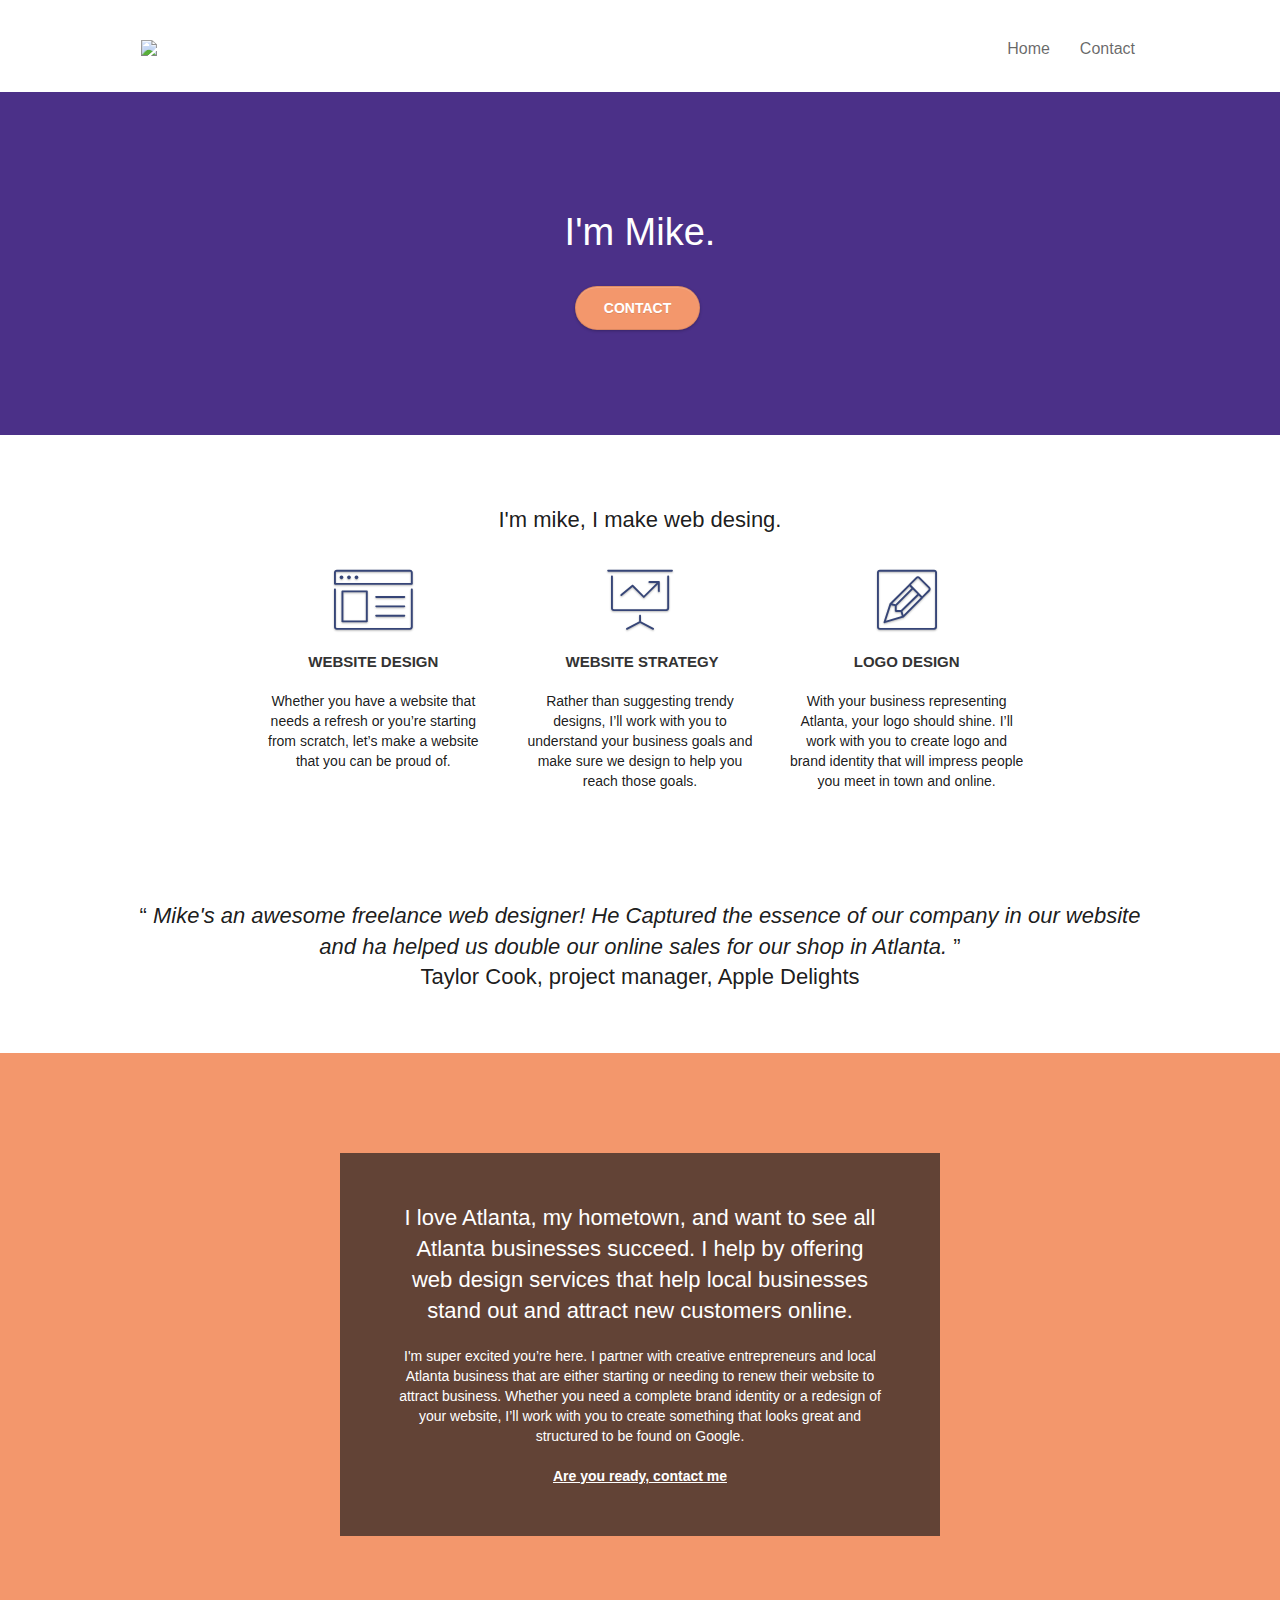
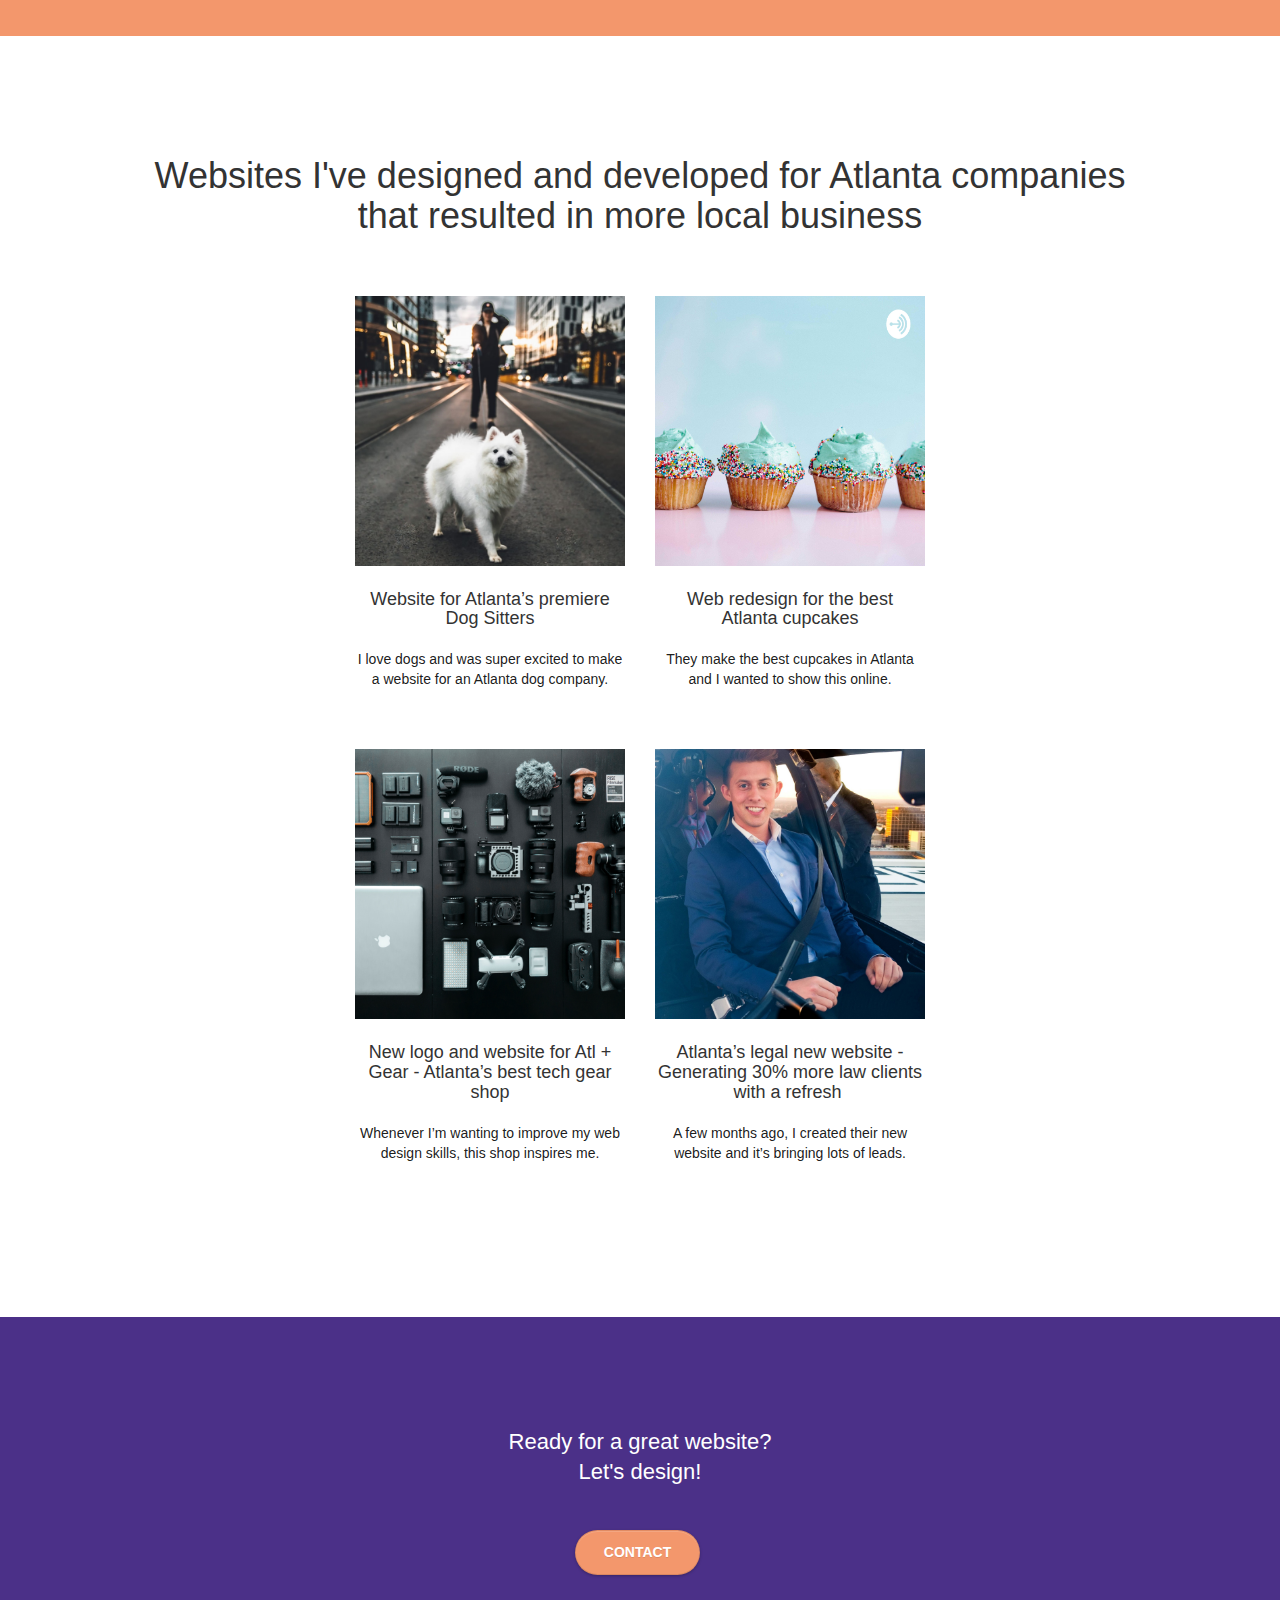
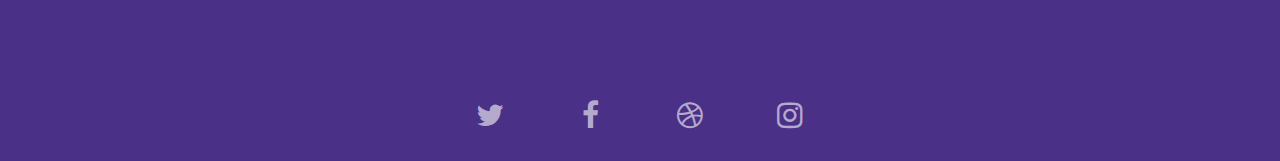
==== commit 22f788d8: "Improved readability" ====
--- a/index.html
+++ b/index.html
@@ -1,8 +1,8 @@
 <!doctype html>
-<html lang="Default">
+<html lang="en">
 <head>
     <meta charset="utf-8">
-    <meta name="keywords" content="seo, google, website, internet, web design, design agency, design agency, design agency, design agency, design agency, design agency, logo design atlanta">
+    <meta name="keywords" content="web agency atlanta, web strategy, web design, logo, website, web, internet, logo design">
     <meta name="description" content="I'm Mike and your should hire me to build your website">
     <meta name="viewport" content="width=device-width, initial-scale=1.0, viewport-fit=cover">
     <link rel="shortcut icon" type="image/png" href="favicon.jpg">
@@ -19,7 +19,7 @@
 	<script src="./js/jquery.touchSwipe.js"></script>
 	<script src="./js/gmaps.js"></script>
 
-    <title>.</title>
+    <title>GoMike Designs - Atlanta Web Developer</title>
 
     
 <!-- Analytics -->
@@ -34,14 +34,16 @@
 <!-- bloc-0 -->
 <div class="bloc bgc-white l-bloc " id="bloc-0">
 	<div class="container bloc-sm">
+
 		<nav class="navbar row">
 			<div class="navbar-header">
-					<div class="keywords" style="color:#cccccc;font-size:1px;">web agency atlanta, web strategy, web design, logo, website, web, internet, logo design</div>
-				<a class="navbar-brand" href="index.html"><img src="img/atlanta%20web%20design%20logo.png" alt="logo, seo, google, website, internet, web design, design agency" height="40" /></a>
-					<div class="keywords" style="color:#cccccc;font-size:1px;">web agency atlanta, web strategy, web design, logo, website, web, internet, logo design</div>
-
-				<button id="nav-toggle" type="button" class="ui-navbar-toggle navbar-toggle" data-toggle="collapse" data-target=".navbar-1">
-					<span class="sr-only">Toggle navigation</span><span class="icon-bar"></span><span class="icon-bar"></span><span class="icon-bar"></span>
+				<a class="navbar-brand" href="index.html"><img src="img/atlanta%20web%20design%20logo.png"  height="40" /></a>
+
+
+				<button id="nav-toggle" type="button" class="ui-navbar-toggle navbar-toggle" data-toggle="collapse" 
+				data-target=".navbar-1">
+					<span class="sr-only">Toggle navigation</span><span class="icon-bar"></span><span 
+					class="icon-bar"></span><span class="icon-bar"></span>
 				</button>
 			</div>
 			<div class="collapse navbar-collapse navbar-1 special-dropdown-nav">
@@ -50,9 +52,8 @@
 						<a href="index.html">Home</a>
 					</li>
 					<li>
-					</li>
-					<li>
-						<a href="page2.html">page2</a>
+
+						<a href="contact.html">Contact</a>
 					</li>
 				</ul>
 			</div>
@@ -62,16 +63,19 @@
 <!-- bloc-0 END -->
 
 <!-- bloc-1-hero -->
-<div class="bloc bgc-dark-slate-blue bg-atlanta-20made-20sign d-bloc bg-t-edge bloc-bg-texture texture-paper b-parallax" id="bloc-1-hero">
+<div class="bloc bgc-dark-slate-blue bg-atlanta-20made-20sign d-bloc bg-t-edge bloc-bg-texture texture-paper b-parallax" 
+id="bloc-1-hero">
 	<div class="container bloc-lg">
 		<div class="row tight-width-whitespace">
 			<div class="col-sm-12">
-				<img src="img/atlanta%20web%20designer%20mike.png" class="center-block image-resize-mode" width="100" alt="atlanta web designer mike,seo, google, website, internet, web design, design agency" />
+				<img src="img/atlanta%20web%20designer%20mike.png" class="center-block image-resize-mode" width="100" 
+				alt="" />
 				<h1 class="text-center hero-bloc-text tc-white ">
 					I'm Mike.
 				</h1>
 				<div class="text-center">
-					<a href="page2.html" class="btn btn-lg btn-clean btn-rd cta-hero btn-atomic-tangerine" id="cta-hero">Contact</a>
+					<a href="contact.html" class="btn btn-lg btn-clean btn-rd cta-hero btn-atomic-tangerine" 
+					id="cta-hero">Contact</a>
 				</div>
 			</div>
 		</div>
@@ -84,7 +88,7 @@
 	<div class="container bloc-md">
 		<div class="row">
 			<div class="col-sm-12 text-center">
-				<img alt="web agency, web design, logo design, atlanta agency, mike" src="img/title.png" />
+				<h2>I'm mike, I make web desing.</h2>	
 			</div>
 		</div>
 		<div class="row voffset-lg med-width-whitespace">
@@ -123,9 +127,16 @@
 			</div>
 		</div>
 		<div class="row voffset-lg voffset">
-			<div class="col-xs-12 col-md-8 col-md-offset-2 text-center">
-				<img alt="web agency, web design, logo design " src="img/quote.png" />
-			</div>
+			<h2 class="text-center ">
+				<q>
+					<em>Mike's an awesome freelance web designer! He Captured the essence of our
+				company in our website and ha helped us double our online sales for our 
+				shop in Atlanta.</em>
+				</q>
+				<br>
+
+				Taylor Cook, project manager, Apple Delights
+			</h2>
 		</div>
 	</div>
 </div>
@@ -140,7 +151,7 @@
 					I love Atlanta, my hometown, and want to see all Atlanta businesses succeed. I help by offering web design services that help local businesses stand out and attract new customers online.<br>
 				</h2>
 				<p class="text-center white">
-					I'm super excited you&rsquo;re here. I partner with creative entrepreneurs and local Atlanta business that are either starting or needing to renew their website to attract business. Whether you need a complete brand identity or a redesign of your website, I&rsquo;ll work with you to create something that looks great and structured to be found on Google.<br><br><a class="ltc-white bold-link" href="page2.html">Are you ready, contact me</a><br>
+					I'm super excited you&rsquo;re here. I partner with creative entrepreneurs and local Atlanta business that are either starting or needing to renew their website to attract business. Whether you need a complete brand identity or a redesign of your website, I&rsquo;ll work with you to create something that looks great and structured to be found on Google.<br><br><a class="ltc-white bold-link" href="contact.html">Are you ready, contact me</a><br>
 				</p>
 			</div>
 		</div>
@@ -152,26 +163,27 @@
 <div class="bloc bgc-white bg-lines-h2-bg bg-repeat l-bloc" id="bloc-4-portfolio">
 	<div class="container bloc-lg">
 		<div class="row">
-			<div class="col-sm-12 text-center">
-								<img alt="web agency, web design, logo design " src="img/title2.png" />
-
-			</div>
+
+			<h1 class="text-center ">
+				Websites I've designed and developed for Atlanta companies that resulted in more local business
+			</h1>
+
 		</div>
 		<div class="row tight-width-whitespace portfolio-row">
 			<div class="col-sm-6">
 				<a href="#" data-lightbox="img/11.jpg" data-gallery-id="gallery-1" data-caption="Website for Atlanta's Premiere dog salon" data-frame="snapshot-lb"><img src="img/11.jpg" class="img-responsive portfolio-thumb" alt="seo, google, website, internet, web design, design agency website for dog salon"/></a>
-				<h3 class="mg-md text-center">
+				<h4 class="mg-md text-center">
 					Website for Atlanta&rsquo;s premiere Dog Sitters
-				</h3>
+				</h4>
 				<p class="text-center">
 					I love dogs and was super excited to make a website for an Atlanta dog company.
 				</p>
 			</div>
 			<div class="col-sm-6">
 				<a href="#" data-lightbox="img/2.jpg" data-gallery-id="gallery-1" data-caption="web redesign for the best cupcakes in Atlanta" data-frame="snapshot-lb"><img src="img/2.jpg" class="img-responsive portfolio-thumb" alt="seo, google, website, internet, web design, design agency website for best cupcakes in atlanta"/></a>
-				<h3 class="mg-md text-center">
+				<h4 class="mg-md text-center">
 					Web redesign for the best Atlanta&nbsp;cupcakes
-				</h3>
+				</h4>
 				<p class="text-center">
 					They make the best cupcakes in Atlanta and I wanted to show this online.
 				</p>
@@ -180,18 +192,18 @@
 		<div class="row tight-width-whitespace portfolio-row">
 			<div class="col-sm-6">
 				<a href="#" data-lightbox="img/3.bmp" data-gallery-id="gallery-1" data-caption="New logo and website for Atlanta's best tech gear shop" data-frame="snapshot-lb"><img src="img/3.bmp" class="img-responsive portfolio-thumb" alt="3.jpg" /></a>
-				<h3 class="mg-md text-center">
+				<h4 class="mg-md text-center">
 					New logo and website for Atl + Gear - Atlanta&rsquo;s best tech gear shop
-				</h3>
+				</h4>
 				<p class="text-center">
 					Whenever I&rsquo;m wanting to improve my web design skills, this shop inspires me.
 				</p>
 			</div>
 			<div class="col-sm-6">
 				<a href="#" data-lightbox="img/4.bmp" data-gallery-id="gallery-1" data-caption="Atlanta's legal website generates 30% more clients after web redesign" data-frame="snapshot-lb"><img src="img/4.bmp" class="img-responsive portfolio-thumb" alt="seo, google, website, internet, web design, Atlanta's legal website generates 30% more clients after web redesign" /></a>
-				<h3 class="mg-md text-center">
+				<h4 class="mg-md text-center">
 					Atlanta&rsquo;s legal new website - Generating 30% more law clients with a refresh&nbsp;
-				</h3>
+				</h4>
 				<p class="text-center">
 					A few months ago, I created their new website and it&rsquo;s bringing lots of leads.
 				</p>
@@ -206,10 +218,10 @@
 	<div class="container bloc-lg">
 		<div class="row">
 			<h2 class="mg-md text-center tc-white">
-				Ready for a great website? <br>Let&rsquo;s design!
+				Ready for a great website? <br>Let's design!
 			</h2>
 			<div class="col-sm-12 text-center">
-				<a href="page2.html" class="btn btn-atomic-tangerine btn-clean btn-rd btn-lg cta-hero">Contact</a>
+				<a href="contact.html" class="btn btn-atomic-tangerine btn-clean btn-rd btn-lg cta-hero">Contact</a>
 			</div>
 		</div>
 	</div>
@@ -221,9 +233,7 @@
 	<div class="container bloc-sm">
 		<div class="row">
 			<div class="col-sm-12">
-				<p class="text-center white">
-					GoMike Designs - Web designer living and loving Atlanta.<br>
-				</p>
+				
 				<div class="row row-no-gutters social">
 					<div class="col-sm-3">
 						<div class="text-center">
@@ -246,46 +256,24 @@
 						</div>
 					</div>
 
-					<div class="keywords" style="color:#364577;">web agency atlanta, web strategy, web design, logo, website, web, internet, logo design</div>
+					<!--deleted don't use black hat strategies-->
 
 				</div>
 					<div class="row">
 					<div class="col-sm-4">
-						Partners
+						
 							<ul>
-								<li><a href="car.com">car.com</a></li>
-								<li><a href="pizza.com">pizza.com</a></li>
-								<li><a href="myroof.com">myroof.com</a></li>
-								<li><a href="realestateseo.com">realestateseo.com</a></li>
+								<!--deleted many and dodgy links-->
 							</ul>		
 					</div>
 					<div class="col-sm-4">
-						Directories 1
+						
 						<ul>
-							<li><a href="agencydirectory.com">agencydirectory.com</a></li>
-							<li><a href="seodirectory.com">seodirectory.com</a></li>
-							<li><a href="marketingdirectory.com">marketingdirectory.com</a></li>
-							<li><a href="123seo.com">123seo.com</a></li>
-							<li><a href="123site.com">123site.com</a></li>
-							<li><a href="wordpressdirectory.com">wordpressdirectory.com</a></li>
-							<li><a href="agencylistatl.com">agencylistatl.com</a></li>
-							<li><a href="bestagencyatl.com">bestagencyatl.com</a></li>
-							<li><a href="seolist.com">seolist.com</a></li>
+							<!--deleted many and dodgy links-->
 						</ul>
 					</div>
 					<div class="col-sm-4">
-						Directories 2
-						<ul>
-							<li><a href="betterseo.com">betterseo.com</a></li>
-							<li><a href="yesseo.com">yesseo.com</a></li>
-							<li><a href="seojuicelink.com">seojuicelink.com</a></li>
-							<li><a href="bestlinks.com">bestlinks.com</a></li>
-							<li><a href="linkalot.com">linkalot.com</a></li>
-							<li><a href="backlink.com">backlink.com</a></li>
-							<li><a href="linkjuicedirectory.com">linkjuicedirectory.com</a></li>
-							<li><a href="rankongoogle.com">rankongoogle.com</a></li>
-							<li><a href="trustedseo.com">trustedseo.com</a></li>
-						</ul>
+						<!--deleted-->
 					</div>
 				</div>
 			</div>
--- a/style.css
+++ b/style.css
@@ -116,7 +116,7 @@
 }
 
 .d-bloc .divider-h span {
-    border-color: rgba(255, 255, 255, .2);
+    border-color: rgb(255, 255, 255);
 }
 
 .d-bloc .a-btn,
@@ -284,7 +284,7 @@
 }
 
 #bloc-2-services p {
-    font-size: 11px;
+    font-size: 14px;
 }
 
 .navbar {
@@ -545,7 +545,7 @@
     margin-left: -25px;
     border-radius: 50%;
     background: rgba(0, 0, 0, .6);
-    color: #FFF;
+    color: #ffffff;
     font-weight: 100;
     z-index: 1;
     position: absolute;
@@ -578,7 +578,7 @@
 
 .lightbox-caption {
     padding: 20px;
-    color: #FFF;
+    color: #ffffff;
     background: rgba(0, 0, 0, .5);
     position: absolute;
     left: 15px;
@@ -587,7 +587,7 @@
 }
 
 .close-lightbox {
-    color: #FFF;
+    color: #ffffff;
     font-size: 30px;
     position: absolute;
     top: 20px;
@@ -604,13 +604,13 @@
 .next-lightbox:hover,
 .prev-lightbox:hover {
     opacity: 1.0;
-    color: #FFF;
+    color: #ffffff;
 }
 
 .next-lightbox,
 .prev-lightbox {
     font-size: 20px;
-    color: rgba(255, 255, 255, .9);
+    color: #ffffff;
     background: rgba(0, 0, 0, .5);
     transition: all .2s ease-in-out;
     position: absolute;
@@ -651,7 +651,7 @@
 a {
     font-family: "helvetica";
     font-weight: 400;
-    color: #575757!important;
+    color:  rgba(0, 0, 0, 0.9);
 }
 
 .container {
@@ -677,7 +677,7 @@
 }
 
 p {
-    font-size: 12px;
+    font-size: 14px;
 }
 
 .tight-width-whitespace {
@@ -713,7 +713,7 @@
     font-size: 15px;
     text-transform: uppercase;
     font-weight: 700;
-    color: #333333!important;
+    color: #ffffff!important;
 }
 
 .med-width-whitespace {
@@ -773,7 +773,7 @@
 }
 
 .bgc-dark-slate-blue {
-    background-color: #364577;
+    background-color: #4b3088;
 }
 
 .bgc-atomic-tangerine {
@@ -781,7 +781,7 @@
 }
 
 .tc-white {
-    color: #364577!important;
+    color: #ffffff!important;
 }
 
 .btn-atomic-tangerine {
@@ -799,7 +799,7 @@
 }
 
 .ltc-white:hover {
-    color: #cccccc!important;
+    color: #ffffff!important;
 }
 
 .ltc-atomic-tangerine {
@@ -813,14 +813,6 @@
 .icon-dark-slate-blue {
     color: #364577!important;
     border-color: #364577!important;
-}
-
-.bg-dots-bg {
-    background-image: url("img/dots-bg.png");
-}
-
-.bg-lines-h2-bg {
-    background-image: url("img/lines-h2-bg.png");
 }
 
 .bg-atlanta-20made-20sign {
@@ -916,7 +908,7 @@
     }
     .navbar .nav {
         padding-top: 0;
-        border-top: 1px solid rgba(0, 0, 0, .2);
+        border-top: 1px solid rgb(0, 0, 0);
         float: none!important;
     }
     .navbar.row {
@@ -931,14 +923,14 @@
     }
     .nav > li {
         margin-top: 0;
-        border-bottom: 1px solid rgba(0, 0, 0, .1);
-        background: rgba(0, 0, 0, .05);
+        border-bottom: 1px solid rgb(0, 0, 0);
+        background: rgb(0, 0, 0);
         text-align: left;
         padding-left: 15px;
         width: 100%;
     }
     .nav > li:hover {
-        background: rgba(0, 0, 0, .08);
+        background: rgb(0, 0, 0);
     }
     .dropdown .dropdown a .caret {
         float: none;
@@ -949,10 +941,10 @@
         border-left-color: transparent;
     }
     #hero-bloc .navbar .nav {
-        background: rgba(0, 0, 0, .8);
+        background: rgb(0, 0, 0);
     }
     #hero-bloc .navbar .nav a {
-        color: rgba(255, 255, 255, .6);
+        color: rgb(255, 255, 255);
     }
     .hero {
         padding: 50px 0;
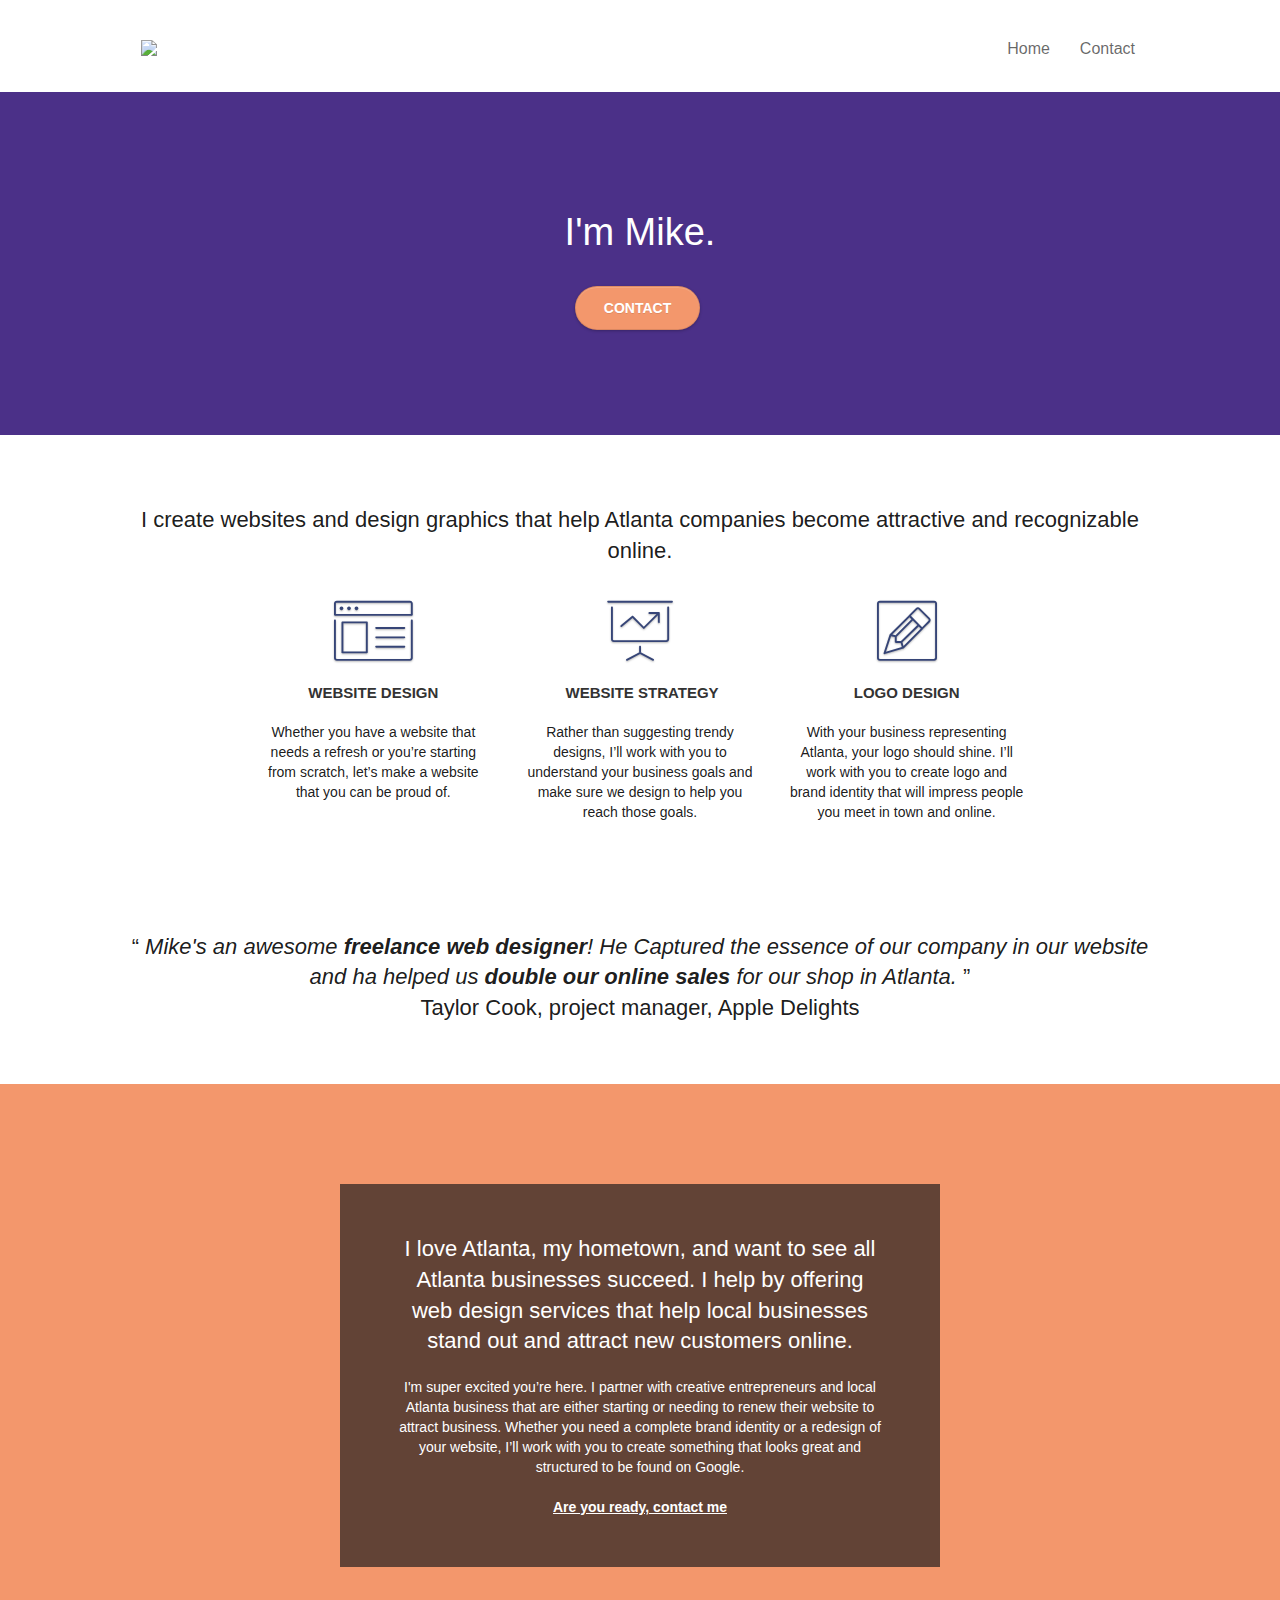
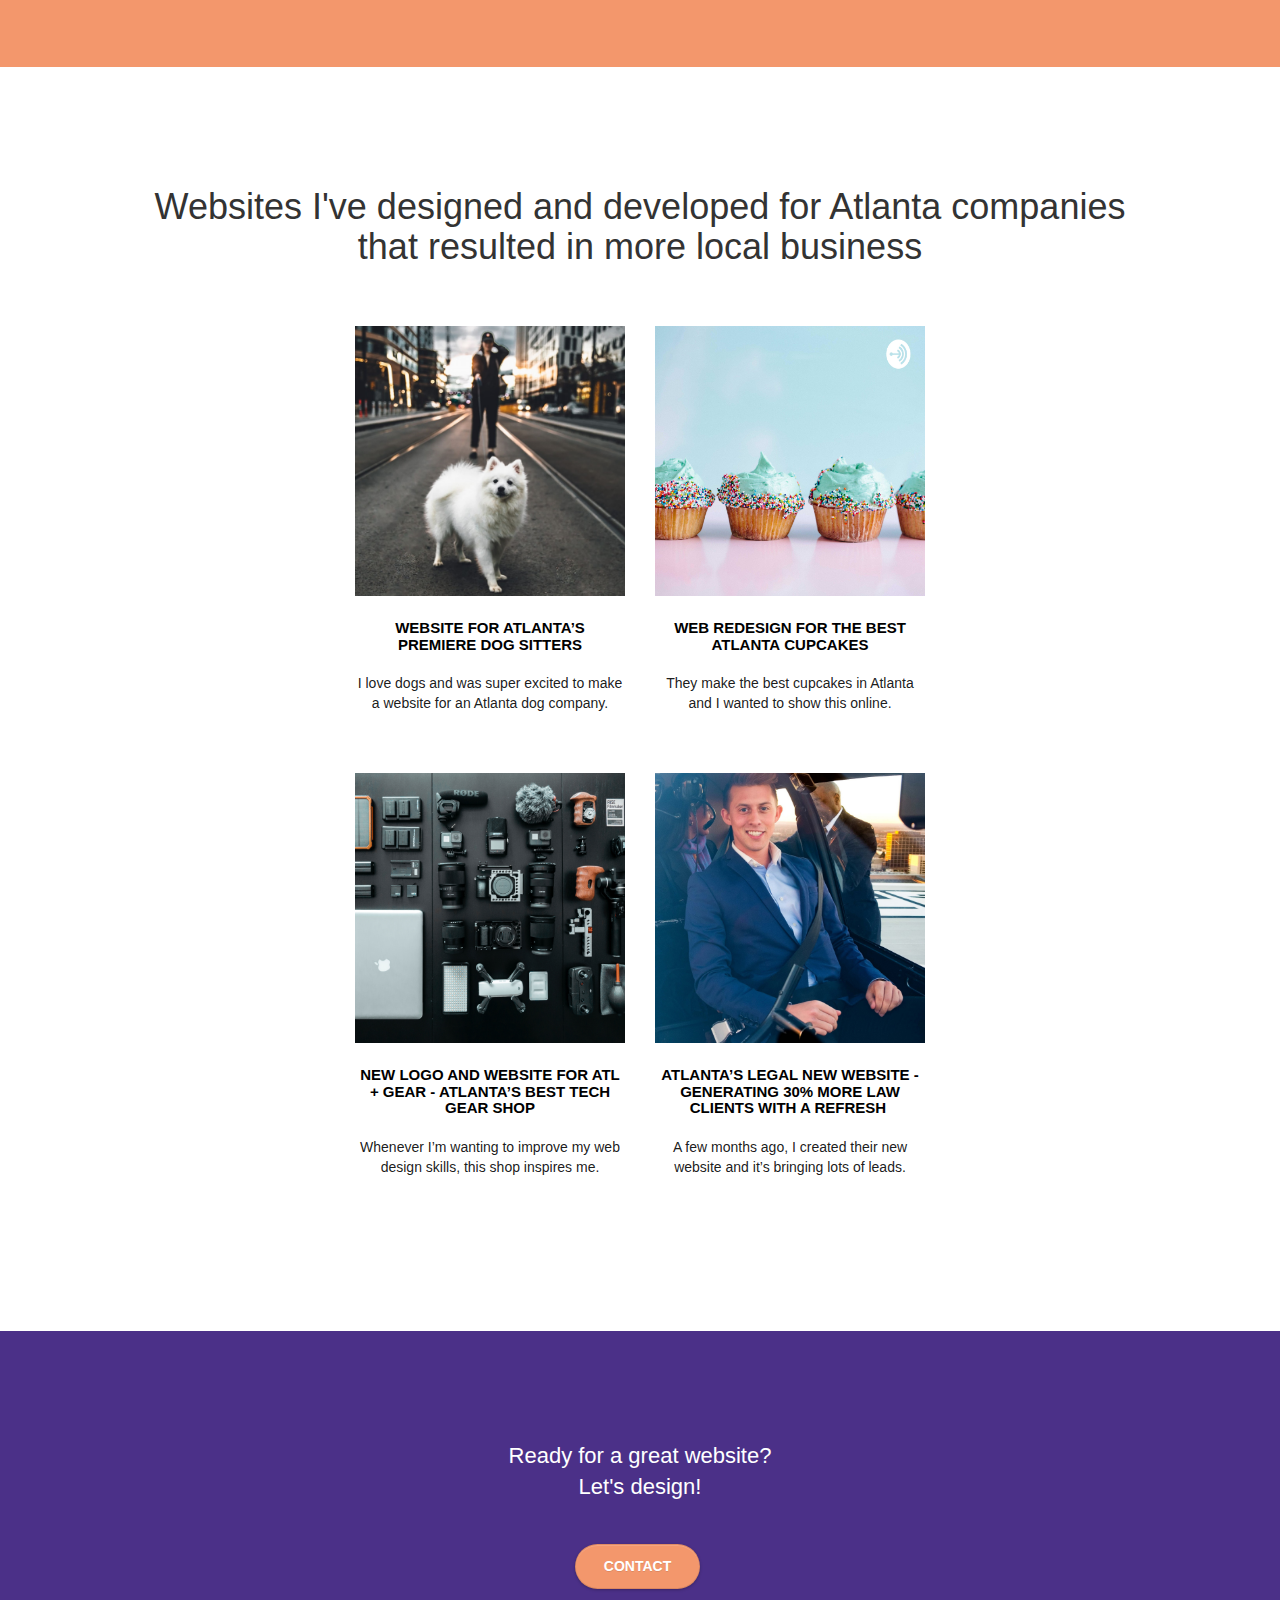
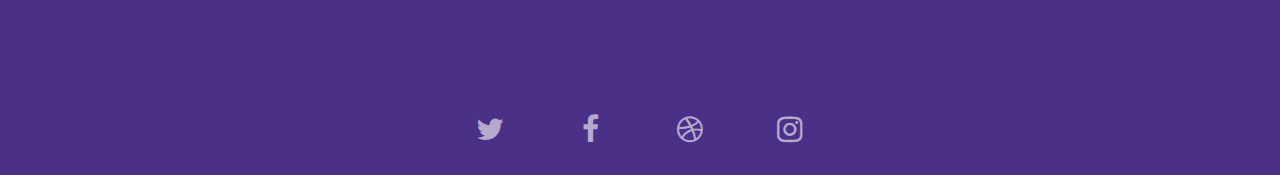
==== commit d6b4c550: "Add files via upload" ====
--- a/index.html
+++ b/index.html
@@ -42,8 +42,8 @@
 
 				<button id="nav-toggle" type="button" class="ui-navbar-toggle navbar-toggle" data-toggle="collapse" 
 				data-target=".navbar-1">
-					<span class="sr-only">Toggle navigation</span><span class="icon-bar"></span><span 
-					class="icon-bar"></span><span class="icon-bar"></span>
+					<span class="sr-only">Toggle navigation</span><span class="icon-bar"></span>
+					<span aria-hidden="true"></span><span class="icon-bar"></span><span class="icon-bar"></span>
 				</button>
 			</div>
 			<div class="collapse navbar-collapse navbar-1 special-dropdown-nav">
@@ -73,7 +73,7 @@
 				<h1 class="text-center hero-bloc-text tc-white ">
 					I'm Mike.
 				</h1>
-				<div class="text-center">
+				<div aria-hidden="true" class="text-center">
 					<a href="contact.html" class="btn btn-lg btn-clean btn-rd cta-hero btn-atomic-tangerine" 
 					id="cta-hero">Contact</a>
 				</div>
@@ -88,23 +88,23 @@
 	<div class="container bloc-md">
 		<div class="row">
 			<div class="col-sm-12 text-center">
-				<h2>I'm mike, I make web desing.</h2>	
+				<h2>I create websites and design graphics that help Atlanta companies become attractive and recognizable online.</h2>	
 			</div>
 		</div>
 		<div class="row voffset-lg med-width-whitespace">
 			<div class="col-sm-4">
-				<div class="text-center">
+				<div aria-hidden="true" class="text-center">
 					<span class="et-icon-browser sm-shadow icon-dark-slate-blue icons icon-lg"></span>
 				</div>
 				<h1 class="mg-md text-center service-header">
 					Website Design
 				</h1>
-				<p class="text-center ">
+				<p aria-hidden="true" class="text-center ">
 					Whether you have a website that needs a refresh or you&rsquo;re starting from scratch, let&rsquo;s make a website that you can be proud of.
 				</p>
 			</div>
 			<div class="col-sm-4">
-				<div class="text-center">
+				<div aria-hidden="true" class="text-center">
 					<span class="et-icon-presentation sm-shadow icon-dark-slate-blue icons icon-lg"></span>
 				</div>
 				<h1 class="mg-md text-center service-header">
@@ -127,10 +127,10 @@
 			</div>
 		</div>
 		<div class="row voffset-lg voffset">
-			<h2 class="text-center ">
+			<h2 aria-hidden="true" class="text-center ">
 				<q>
-					<em>Mike's an awesome freelance web designer! He Captured the essence of our
-				company in our website and ha helped us double our online sales for our 
+					<em>Mike's an awesome <b>freelance web designer</b>! He Captured the essence of our
+				company in our website and ha helped us <b>double our online sales</b> for our 
 				shop in Atlanta.</em>
 				</q>
 				<br>
@@ -172,18 +172,18 @@
 		<div class="row tight-width-whitespace portfolio-row">
 			<div class="col-sm-6">
 				<a href="#" data-lightbox="img/11.jpg" data-gallery-id="gallery-1" data-caption="Website for Atlanta's Premiere dog salon" data-frame="snapshot-lb"><img src="img/11.jpg" class="img-responsive portfolio-thumb" alt="seo, google, website, internet, web design, design agency website for dog salon"/></a>
-				<h4 class="mg-md text-center">
+				<h3 class="mg-md text-center">
 					Website for Atlanta&rsquo;s premiere Dog Sitters
-				</h4>
+				</h3>
 				<p class="text-center">
 					I love dogs and was super excited to make a website for an Atlanta dog company.
 				</p>
 			</div>
 			<div class="col-sm-6">
 				<a href="#" data-lightbox="img/2.jpg" data-gallery-id="gallery-1" data-caption="web redesign for the best cupcakes in Atlanta" data-frame="snapshot-lb"><img src="img/2.jpg" class="img-responsive portfolio-thumb" alt="seo, google, website, internet, web design, design agency website for best cupcakes in atlanta"/></a>
-				<h4 class="mg-md text-center">
+				<h3 class="mg-md text-center">
 					Web redesign for the best Atlanta&nbsp;cupcakes
-				</h4>
+				</h3>
 				<p class="text-center">
 					They make the best cupcakes in Atlanta and I wanted to show this online.
 				</p>
@@ -192,18 +192,18 @@
 		<div class="row tight-width-whitespace portfolio-row">
 			<div class="col-sm-6">
 				<a href="#" data-lightbox="img/3.bmp" data-gallery-id="gallery-1" data-caption="New logo and website for Atlanta's best tech gear shop" data-frame="snapshot-lb"><img src="img/3.bmp" class="img-responsive portfolio-thumb" alt="3.jpg" /></a>
-				<h4 class="mg-md text-center">
+				<h3 class="mg-md text-center">
 					New logo and website for Atl + Gear - Atlanta&rsquo;s best tech gear shop
-				</h4>
+				</h3>
 				<p class="text-center">
 					Whenever I&rsquo;m wanting to improve my web design skills, this shop inspires me.
 				</p>
 			</div>
 			<div class="col-sm-6">
 				<a href="#" data-lightbox="img/4.bmp" data-gallery-id="gallery-1" data-caption="Atlanta's legal website generates 30% more clients after web redesign" data-frame="snapshot-lb"><img src="img/4.bmp" class="img-responsive portfolio-thumb" alt="seo, google, website, internet, web design, Atlanta's legal website generates 30% more clients after web redesign" /></a>
-				<h4 class="mg-md text-center">
+				<h3 class="mg-md text-center">
 					Atlanta&rsquo;s legal new website - Generating 30% more law clients with a refresh&nbsp;
-				</h4>
+				</h3>
 				<p class="text-center">
 					A few months ago, I created their new website and it&rsquo;s bringing lots of leads.
 				</p>
@@ -237,22 +237,22 @@
 				<div class="row row-no-gutters social">
 					<div class="col-sm-3">
 						<div class="text-center">
-							<a class="social" href="index.html"><span class="fa fa-twitter icon-md"></span></a>
-						</div>
-					</div>
-					<div class="col-sm-3">
-						<div class="text-center">
-							<a class="social" href="index.html"><span class="fa fa-facebook icon-md"></span></a>
-						</div>
-					</div>
-					<div class="col-sm-3">
-						<div class="text-center">
-							<a class="social" href="index.html"><span class="fa fa-dribbble icon-md"></span></a>
-						</div>
-					</div>
-					<div class="col-sm-3">
-						<div class="text-center">
-							<a class="social" href="index.html"><span class="fa fa-instagram icon-md"></span></a>
+							<a class="social" href="index.html"><span aria-hidden="true" class="fa fa-twitter icon-md"></span></a>
+						</div>
+					</div>
+					<div class="col-sm-3">
+						<div class="text-center">
+							<a class="social" href="index.html"><span aria-hidden="true" class="fa fa-facebook icon-md"></span></a>
+						</div>
+					</div>
+					<div class="col-sm-3">
+						<div class="text-center">
+							<a class="social" href="index.html"><span aria-hidden="true" class="fa fa-dribbble icon-md"></span></a>
+						</div>
+					</div>
+					<div class="col-sm-3">
+						<div class="text-center">
+							<a class="social" href="index.html"><span aria-hidden="true" class="fa fa-instagram icon-md"></span></a>
 						</div>
 					</div>
 
--- a/style.css
+++ b/style.css
@@ -713,7 +713,7 @@
     font-size: 15px;
     text-transform: uppercase;
     font-weight: 700;
-    color: #ffffff!important;
+    color: #000000!important;
 }
 
 .med-width-whitespace {
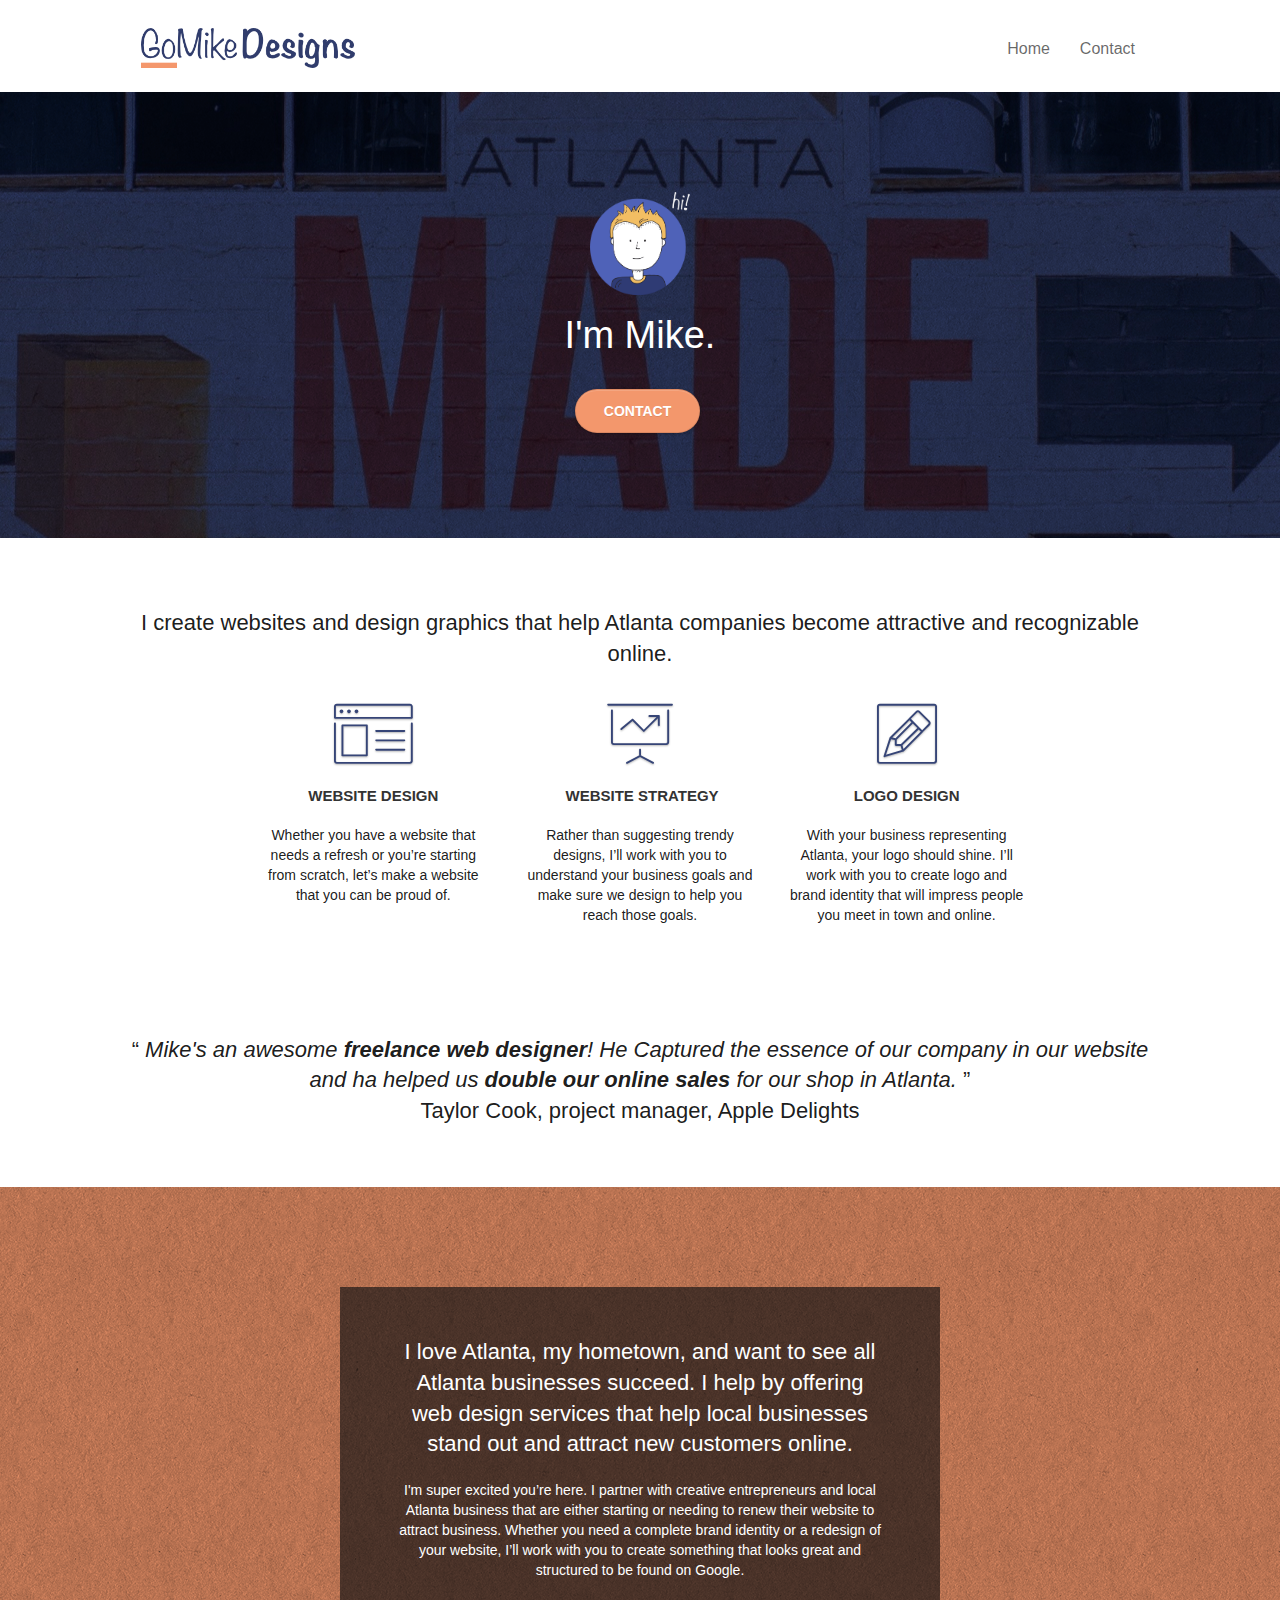
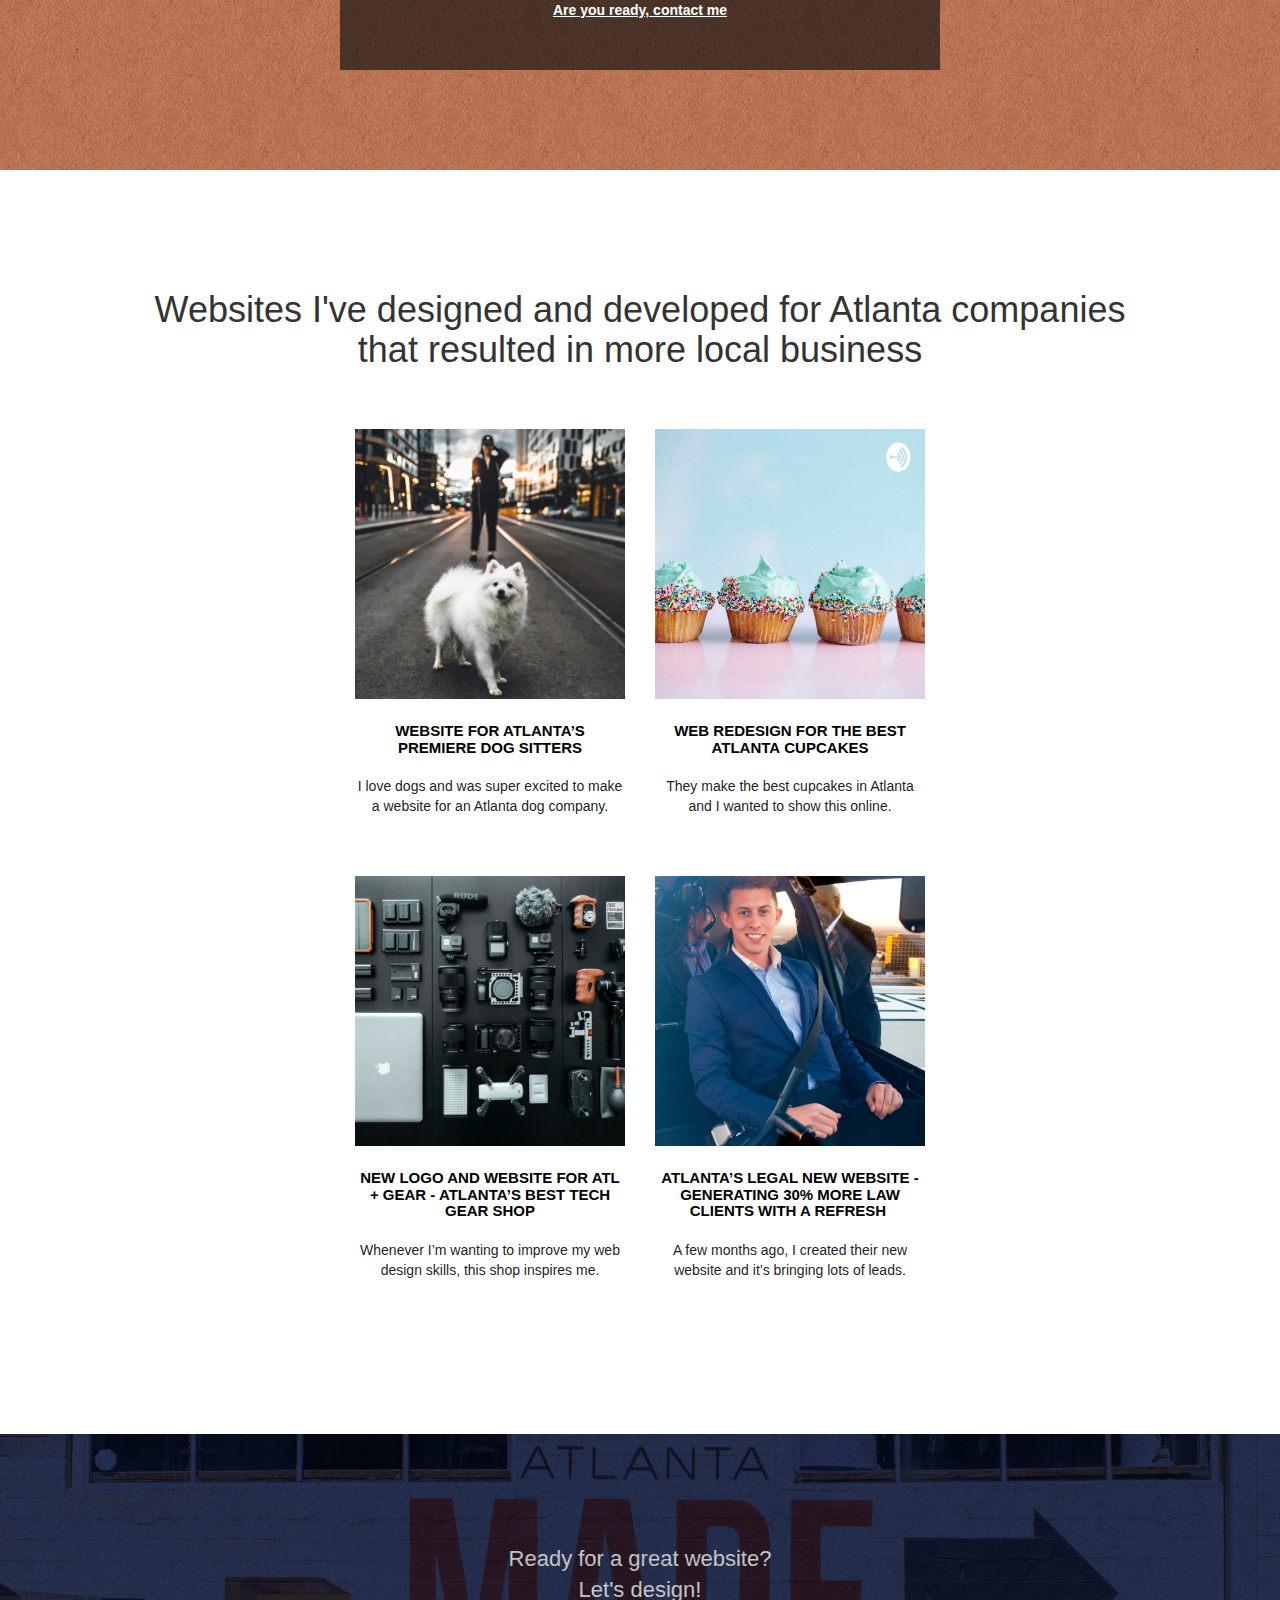
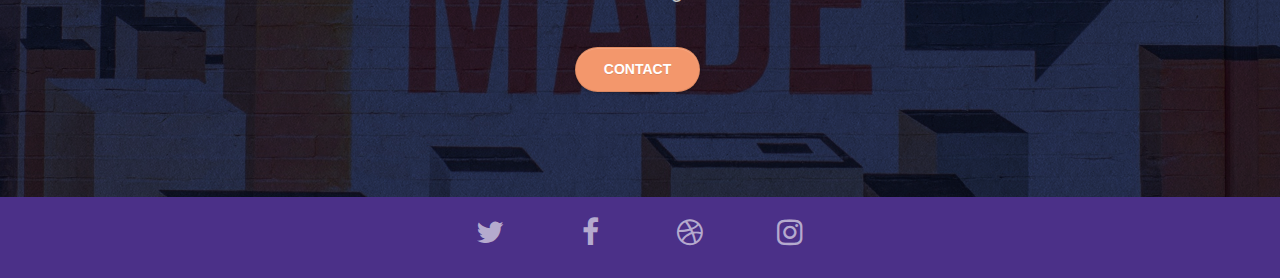
==== commit cf6c350d: "Add files via upload" ====
--- a/index.html
+++ b/index.html
@@ -171,7 +171,7 @@
 		</div>
 		<div class="row tight-width-whitespace portfolio-row">
 			<div class="col-sm-6">
-				<a href="#" data-lightbox="img/11.jpg" data-gallery-id="gallery-1" data-caption="Website for Atlanta's Premiere dog salon" data-frame="snapshot-lb"><img src="img/11.jpg" class="img-responsive portfolio-thumb" alt="seo, google, website, internet, web design, design agency website for dog salon"/></a>
+				<a href="#" data-lightbox="img/11.jpg" data-gallery-id="gallery-1" data-caption="Website for Atlanta's Premiere dog salon" data-frame="snapshot-lb"><img src="img/11.jpg" class="img-responsive portfolio-thumb" alt="dog sitter logo, premiere dogs"/></a>
 				<h3 class="mg-md text-center">
 					Website for Atlanta&rsquo;s premiere Dog Sitters
 				</h3>
@@ -180,7 +180,7 @@
 				</p>
 			</div>
 			<div class="col-sm-6">
-				<a href="#" data-lightbox="img/2.jpg" data-gallery-id="gallery-1" data-caption="web redesign for the best cupcakes in Atlanta" data-frame="snapshot-lb"><img src="img/2.jpg" class="img-responsive portfolio-thumb" alt="seo, google, website, internet, web design, design agency website for best cupcakes in atlanta"/></a>
+				<a href="#" data-lightbox="img/2.jpg" data-gallery-id="gallery-1" data-caption="web redesign for the best cupcakes in Atlanta" data-frame="snapshot-lb"><img src="img/2.jpg" class="img-responsive portfolio-thumb" alt="Atlanta cupcakes logo, cupcakes design"/></a>
 				<h3 class="mg-md text-center">
 					Web redesign for the best Atlanta&nbsp;cupcakes
 				</h3>
@@ -191,7 +191,7 @@
 		</div>
 		<div class="row tight-width-whitespace portfolio-row">
 			<div class="col-sm-6">
-				<a href="#" data-lightbox="img/3.bmp" data-gallery-id="gallery-1" data-caption="New logo and website for Atlanta's best tech gear shop" data-frame="snapshot-lb"><img src="img/3.bmp" class="img-responsive portfolio-thumb" alt="3.jpg" /></a>
+				<a href="#" data-lightbox="img/3.jpg" data-gallery-id="gallery-1" data-caption="New logo and website for Atlanta's best tech gear shop" data-frame="snapshot-lb"><img src="img/3.jpg" class="img-responsive portfolio-thumb" alt="ALT+ Gear Logo, tech gear shop" /></a>
 				<h3 class="mg-md text-center">
 					New logo and website for Atl + Gear - Atlanta&rsquo;s best tech gear shop
 				</h3>
@@ -200,7 +200,7 @@
 				</p>
 			</div>
 			<div class="col-sm-6">
-				<a href="#" data-lightbox="img/4.bmp" data-gallery-id="gallery-1" data-caption="Atlanta's legal website generates 30% more clients after web redesign" data-frame="snapshot-lb"><img src="img/4.bmp" class="img-responsive portfolio-thumb" alt="seo, google, website, internet, web design, Atlanta's legal website generates 30% more clients after web redesign" /></a>
+				<a href="#" data-lightbox="img/4.jpg" data-gallery-id="gallery-1" data-caption="Atlanta's legal website generates 30% more clients after web redesign" data-frame="snapshot-lb"><img src="img/4.jpg" class="img-responsive portfolio-thumb" alt="atlanta legal website logo" /></a>
 				<h3 class="mg-md text-center">
 					Atlanta&rsquo;s legal new website - Generating 30% more law clients with a refresh&nbsp;
 				</h3>
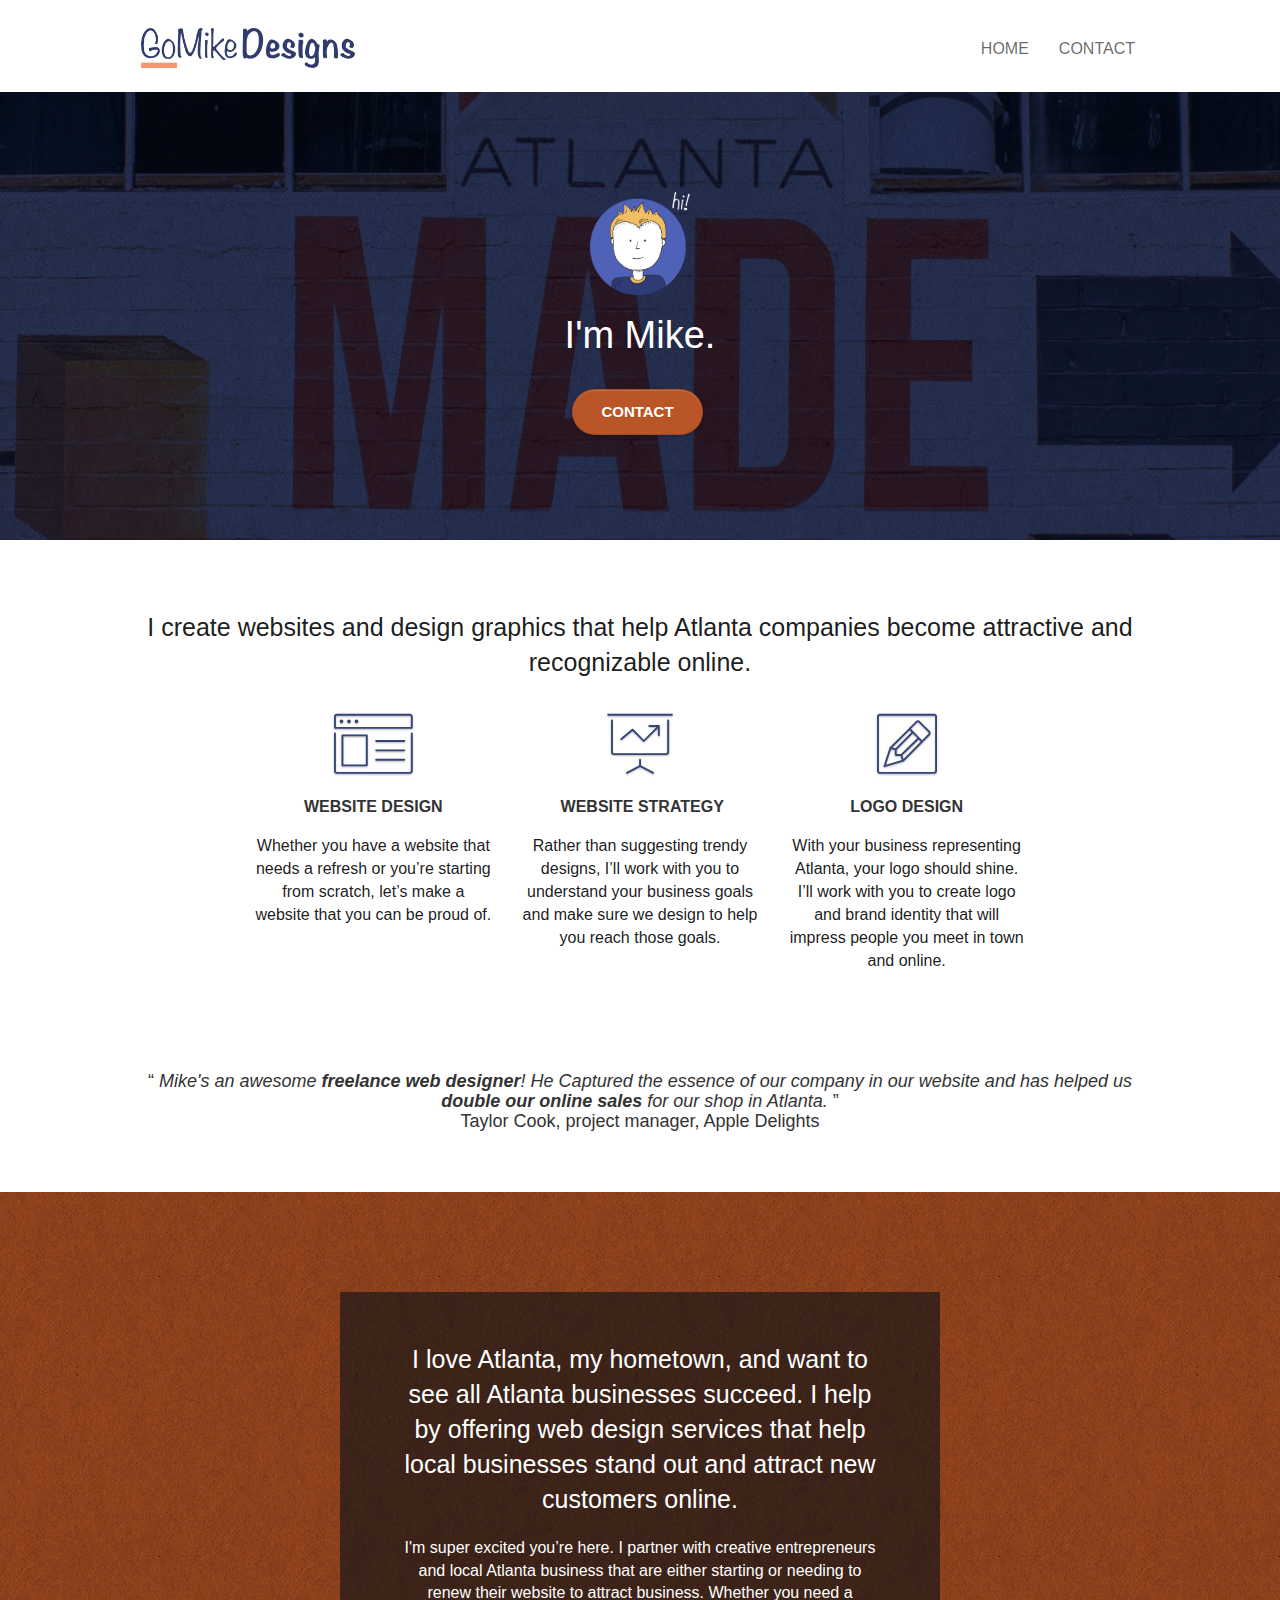
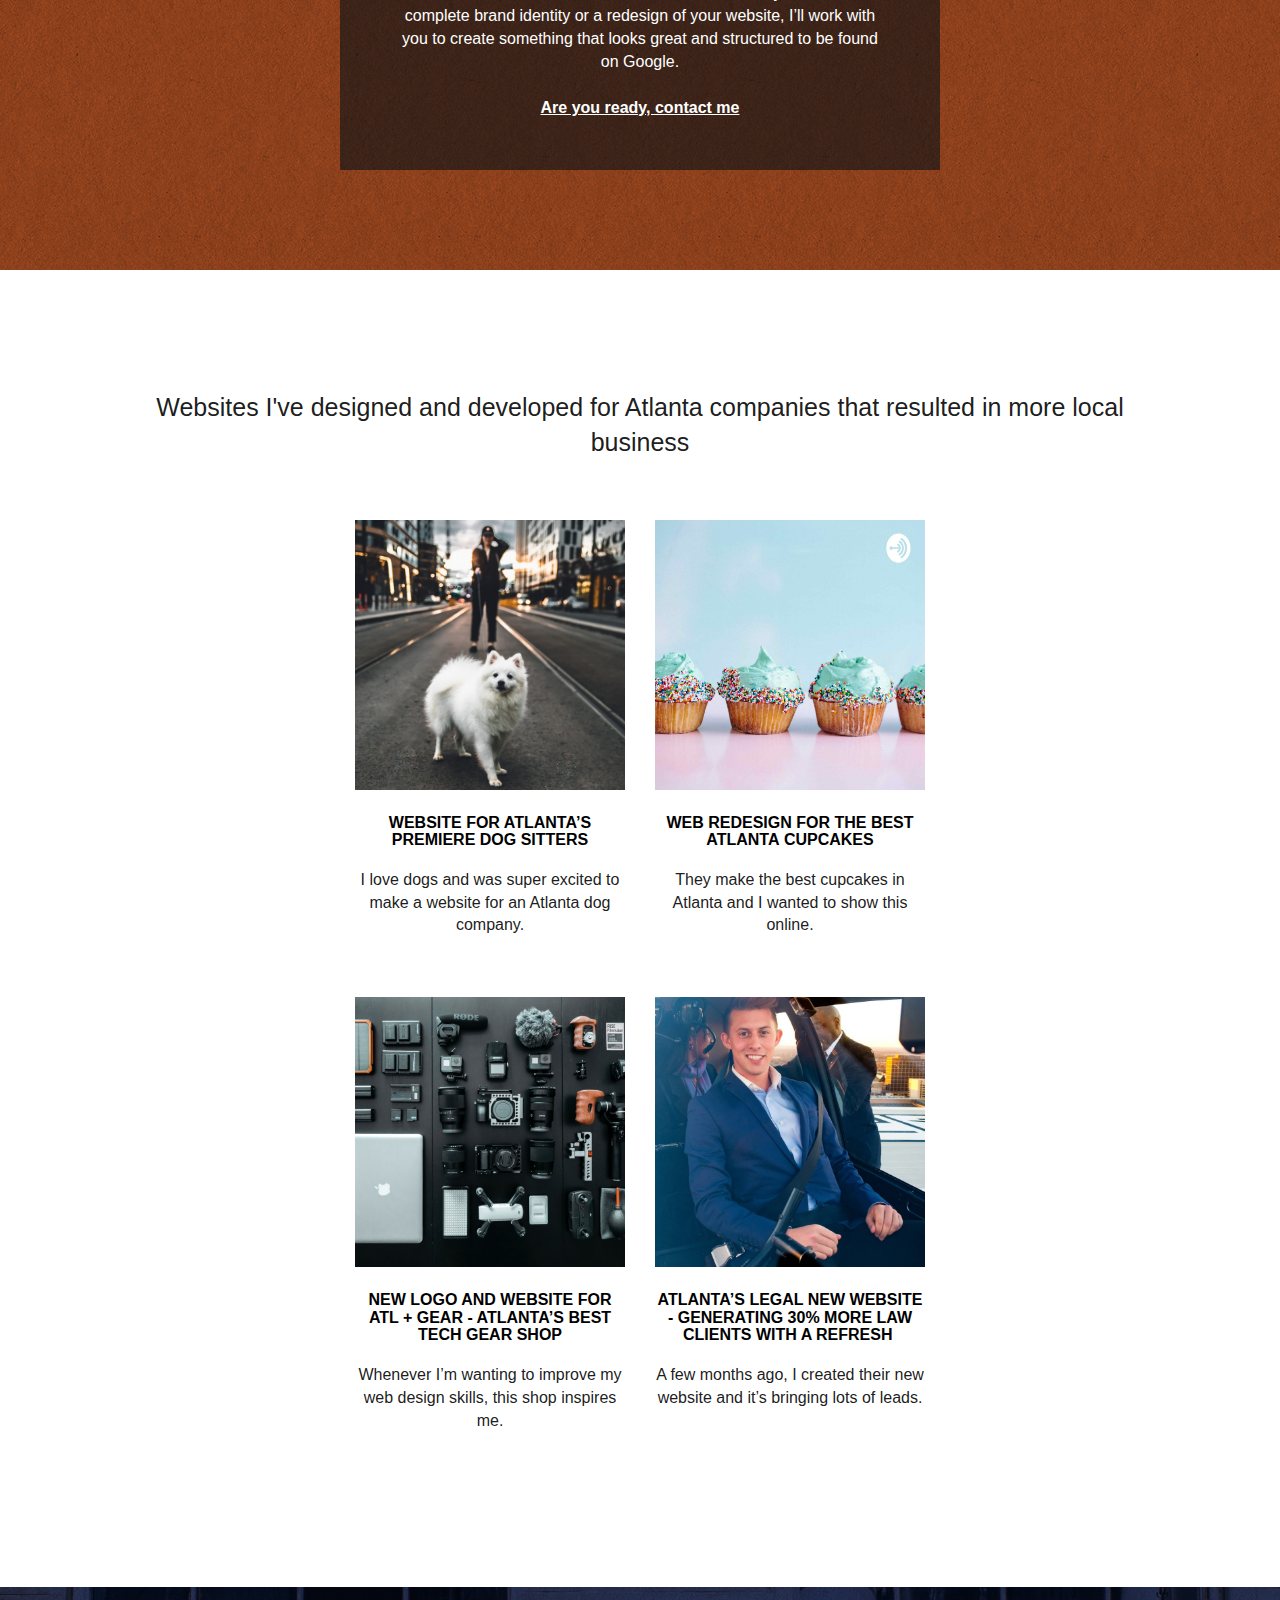
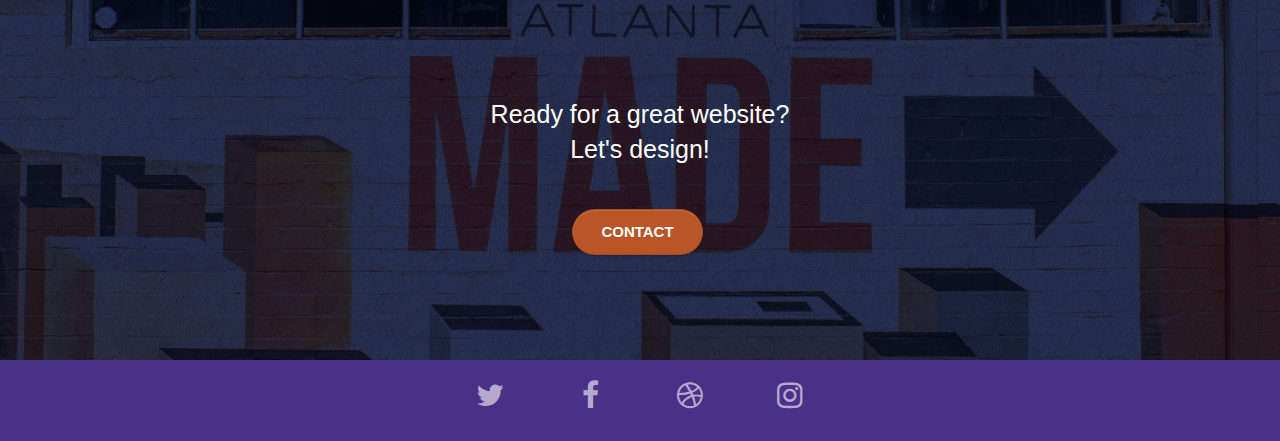
==== commit 8a5e26a7: "Fixed Validator errors and final view tweaks" ====
--- a/index.html
+++ b/index.html
@@ -49,11 +49,11 @@
 			<div class="collapse navbar-collapse navbar-1 special-dropdown-nav">
 				<ul class="site-navigation nav navbar-nav">
 					<li>
-						<a href="index.html">Home</a>
+						<a href="index.html">HOME</a>
 					</li>
 					<li>
 
-						<a href="contact.html">Contact</a>
+						<a href="contact.html">CONTACT</a>
 					</li>
 				</ul>
 			</div>
@@ -127,16 +127,16 @@
 			</div>
 		</div>
 		<div class="row voffset-lg voffset">
-			<h2 aria-hidden="true" class="text-center ">
+			<h4 aria-hidden="true" class="text-center ">
 				<q>
 					<em>Mike's an awesome <b>freelance web designer</b>! He Captured the essence of our
-				company in our website and ha helped us <b>double our online sales</b> for our 
+				company in our website and has helped us <b>double our online sales</b> for our 
 				shop in Atlanta.</em>
 				</q>
 				<br>
 
 				Taylor Cook, project manager, Apple Delights
-			</h2>
+			</h4>
 		</div>
 	</div>
 </div>
@@ -164,9 +164,9 @@
 	<div class="container bloc-lg">
 		<div class="row">
 
-			<h1 class="text-center ">
+			<h2 class="text-center ">
 				Websites I've designed and developed for Atlanta companies that resulted in more local business
-			</h1>
+			</h2>
 
 		</div>
 		<div class="row tight-width-whitespace portfolio-row">
@@ -216,7 +216,7 @@
 <!-- bloc-5-cta -->
 <div class="bloc bgc-dark-slate-blue bg-atlanta-20made-20sign d-bloc bloc-bg-texture texture-paper" id="bloc-5-cta">
 	<div class="container bloc-lg">
-		<div class="row">
+		<div class="col-sm-12">
 			<h2 class="mg-md text-center tc-white">
 				Ready for a great website? <br>Let's design!
 			</h2>
--- a/style.css
+++ b/style.css
@@ -284,7 +284,7 @@
 }
 
 #bloc-2-services p {
-    font-size: 14px;
+    font-size: 16px;
 }
 
 .navbar {
@@ -526,7 +526,7 @@
 }
 
 .showScrollTop {
-    font-size: 14px;
+    font-size: 16px;
     opacity: 1;
 }
 
@@ -677,7 +677,7 @@
 }
 
 p {
-    font-size: 14px;
+    font-size: 16px;
 }
 
 .tight-width-whitespace {
@@ -705,12 +705,12 @@
 }
 
 h2 {
-    font-size: 22px;
+    font-size: 25px;
     line-height: 1.4em;
 }
 
 h3 {
-    font-size: 15px;
+    font-size: 16px;
     text-transform: uppercase;
     font-weight: 700;
     color: #000000!important;
@@ -763,7 +763,7 @@
 }
 
 .service-header {
-    font-size: 15px;
+    font-size: 16px;
     font-weight: 700;
     text-transform: uppercase;
 }
@@ -777,7 +777,7 @@
 }
 
 .bgc-atomic-tangerine {
-    background-color: #F3976C;
+    background-color: #b95526;
 }
 
 .tc-white {
@@ -785,12 +785,13 @@
 }
 
 .btn-atomic-tangerine {
-    background: #F3976C;
+    background: #b95526;
     color: #FFFFFF!important;
+    font-size:15px;
 }
 
 .btn-atomic-tangerine:hover {
-    background: #c27956!important;
+    background: #bd450e!important;
     color: #FFFFFF!important;
 }
 
@@ -803,11 +804,11 @@
 }
 
 .ltc-atomic-tangerine {
-    color: #F3976C!important;
+    color: #b95526!important;
 }
 
 .ltc-atomic-tangerine:hover {
-    color: #c27956!important;
+    color: #b95526!important;
 }
 
 .icon-dark-slate-blue {
@@ -846,13 +847,13 @@
     }
 }
 
-@media only screen and (min-device-width: 768px) and (max-device-width: 1024px) and (orientation: landscape) {
+@media only screen and (min-width: 768px) and (max-width: 1024px) and (orientation: landscape) {
     .b-parallax {
         background-attachment: scroll;
     }
 }
 
-@media only screen and (min-device-width: 1024px) and (max-device-width: 1366px) and (-webkit-min-device-pixel-ratio: 1.5) {
+@media only screen and (min-width: 1024px) and (max-width: 1366px) and (-webkit-min-device-pixel-ratio: 1.5) {
     .b-parallax {
         background-attachment: scroll;
     }
@@ -871,8 +872,8 @@
         position: relative;
     }
     .bloc {
-        padding-left: constant(safe-area-inset-left);
-        padding-right: constant(safe-area-inset-right);
+        --safe-area-inset-left  : env(safe-area-inset-left); 
+        --safe-area-inset-right : env(safe-area-inset-right);
     }
     .bloc-group,
     .bloc-group .bloc {
@@ -882,8 +883,8 @@
     .bloc-fill-screen .fill-bloc-top-edge,
     .bloc-fill-screen .fill-bloc-bottom-edge {
         padding: 0 20px;
-        padding-left: constant(safe-area-inset-left);
-        padding-right: constant(safe-area-inset-right);
+        --safe-area-inset-left  : env(safe-area-inset-left); 
+        --safe-area-inset-right : env(safe-area-inset-right);
     }
 }
 
--- a/css/et-line.css
+++ b/css/et-line.css
@@ -107,7 +107,6 @@
 .et-icon-wallet,
 .et-icon-wine {
     font-family: et-line;
-    speak: none;
     font-style: normal;
     font-weight: 400;
     font-variant: normal;
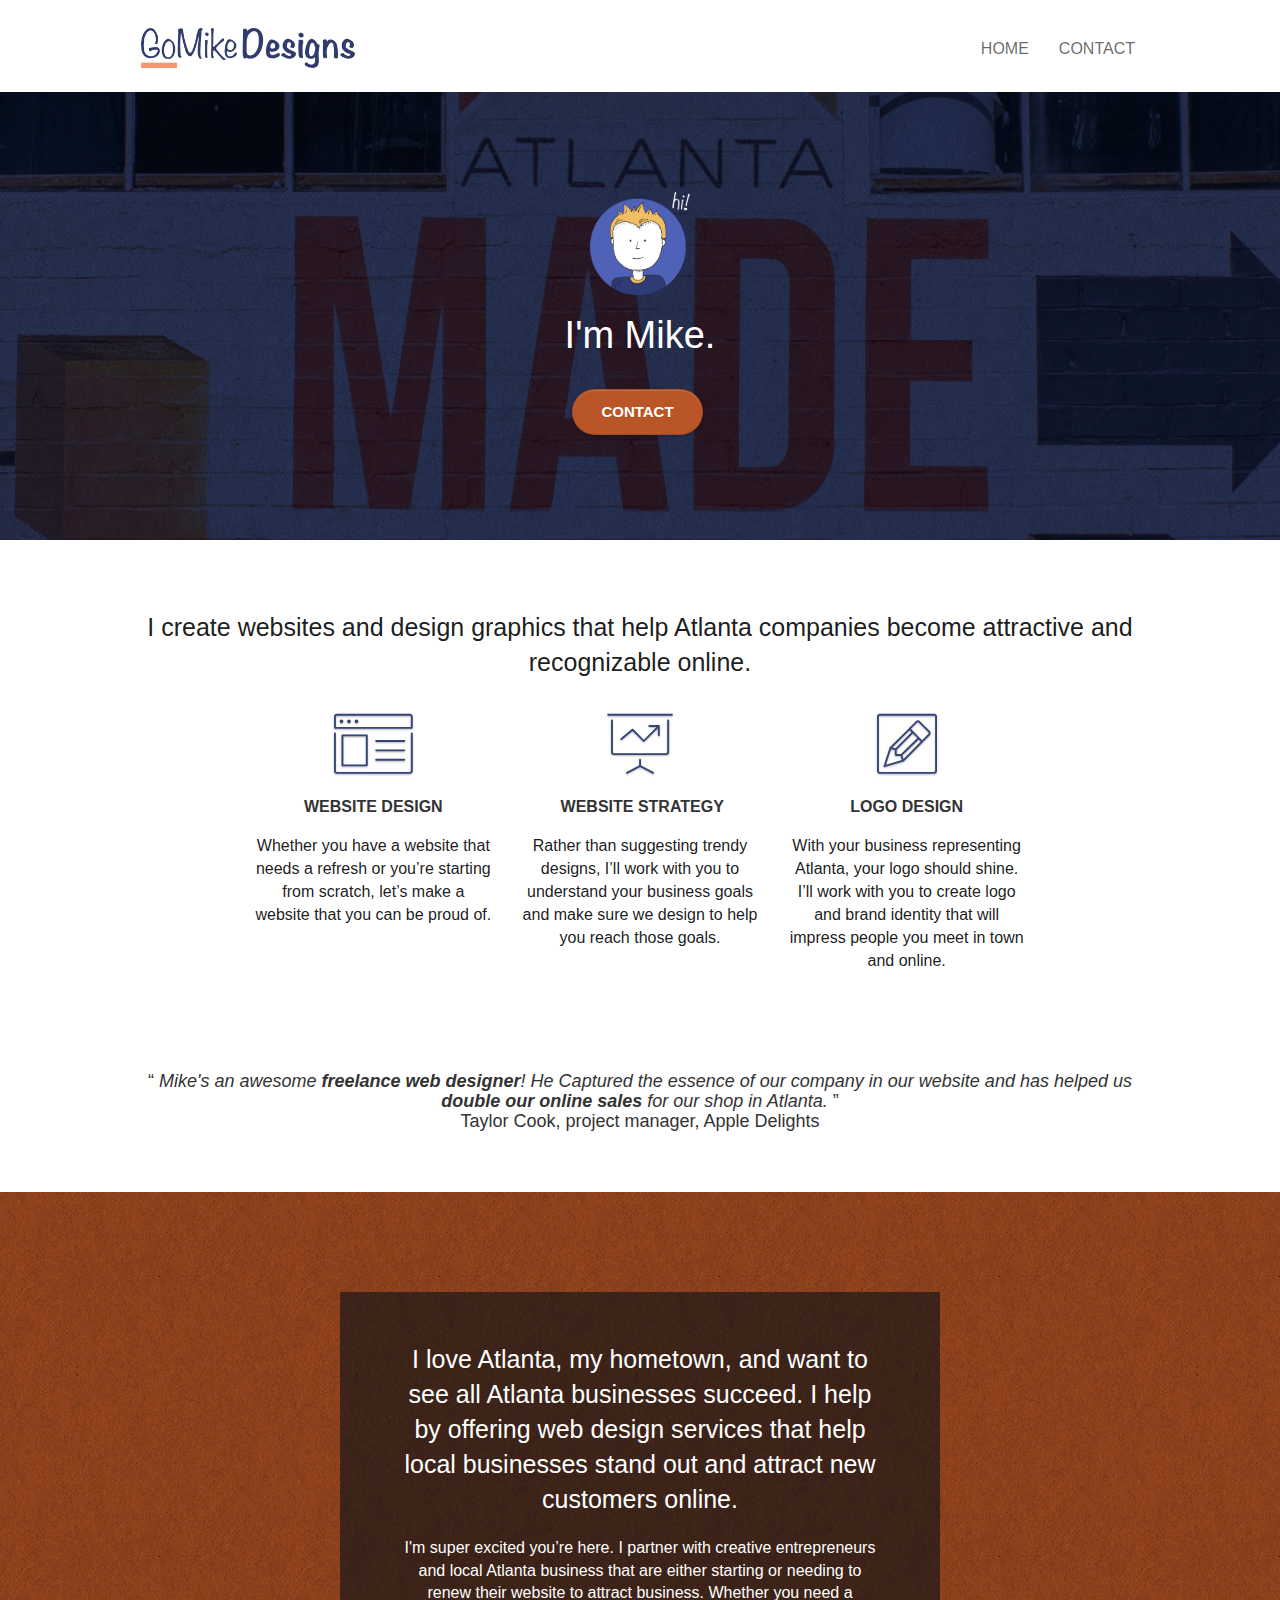
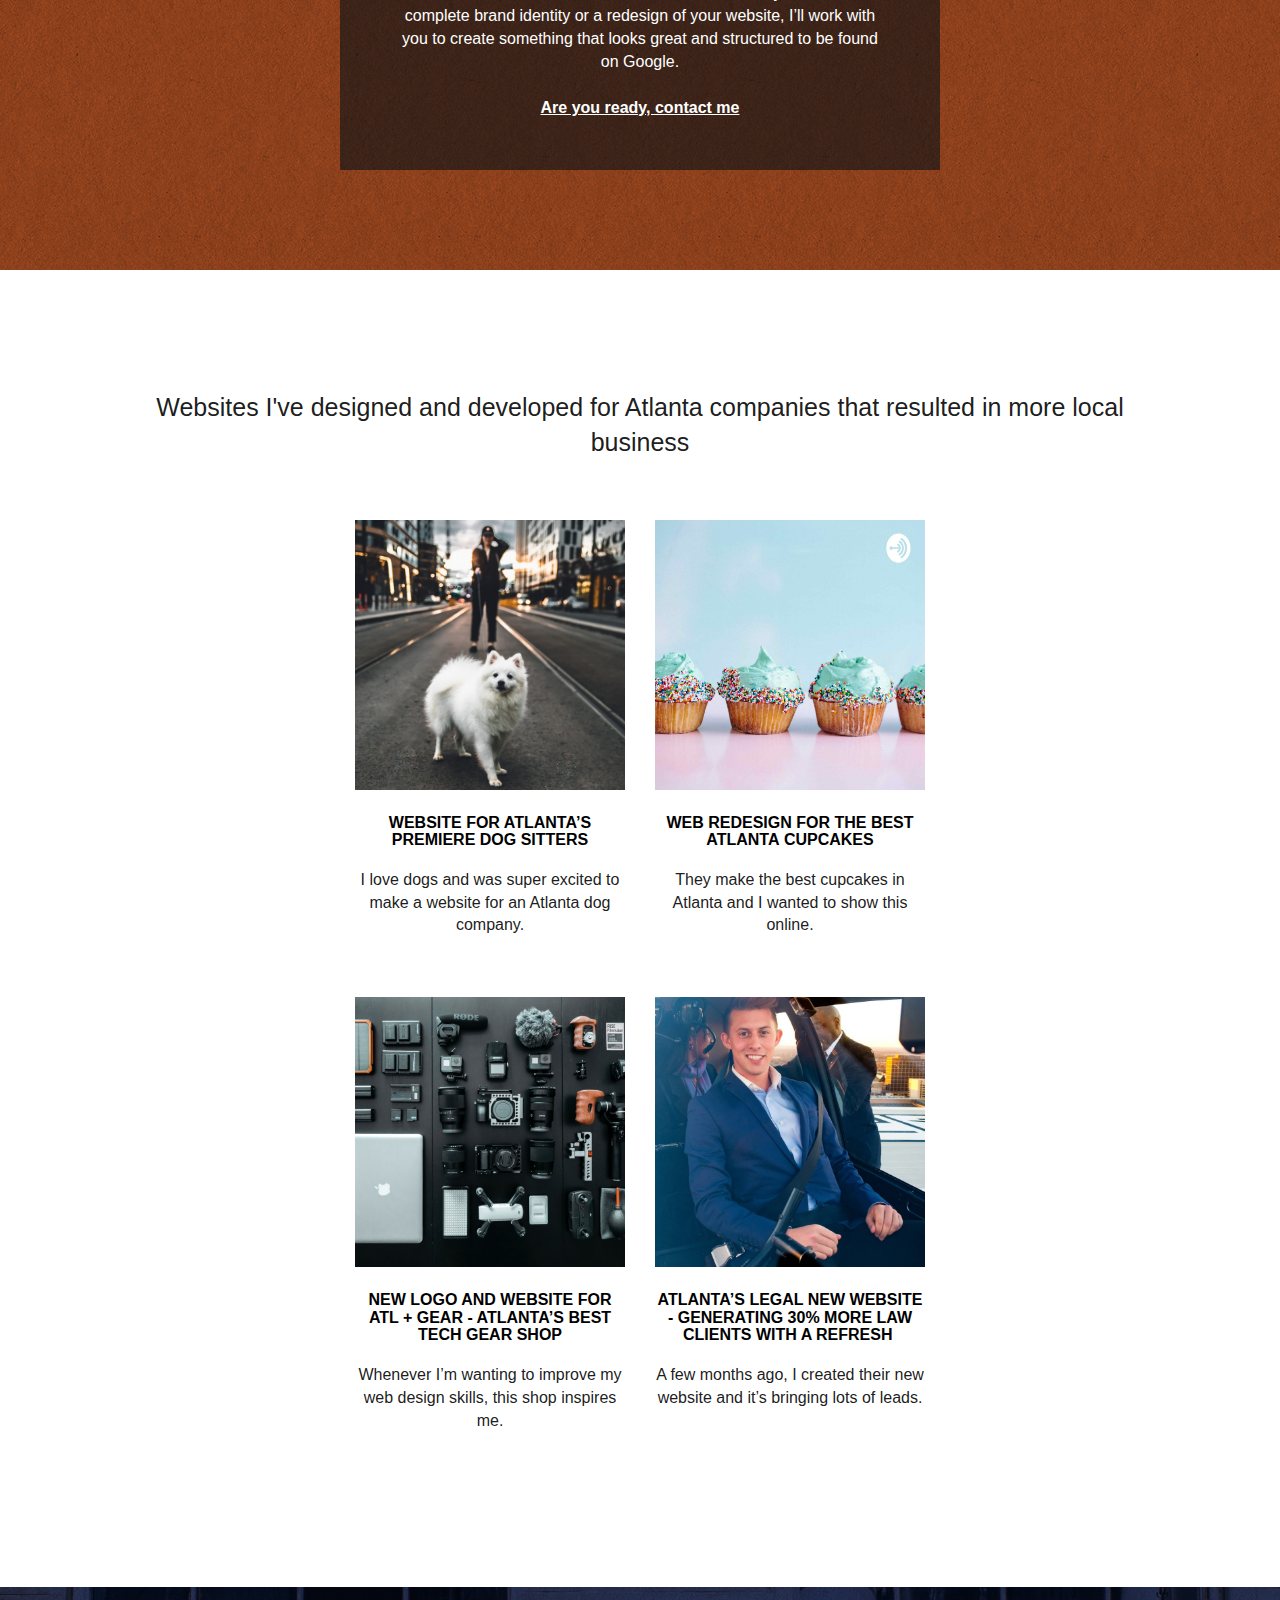
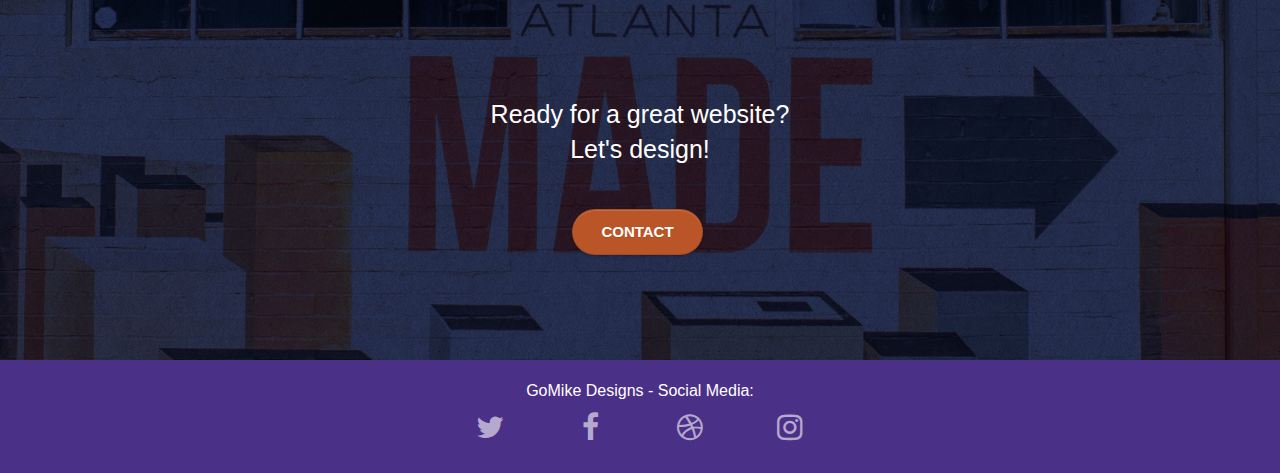
==== commit e2237cb3: "Add files via upload" ====
--- a/index.html
+++ b/index.html
@@ -5,7 +5,7 @@
     <meta name="keywords" content="web agency atlanta, web strategy, web design, logo, website, web, internet, logo design">
     <meta name="description" content="I'm Mike and your should hire me to build your website">
     <meta name="viewport" content="width=device-width, initial-scale=1.0, viewport-fit=cover">
-    <link rel="shortcut icon" type="image/png" href="favicon.jpg">
+    <link rel="shortcut icon" type="image/jpg" href="favicon.jpg">
     
 	<link rel="stylesheet" type="text/css" href="./css/bootstrap.css">
 	<link rel="stylesheet" type="text/css" href="style.css">
@@ -37,7 +37,7 @@
 
 		<nav class="navbar row">
 			<div class="navbar-header">
-				<a class="navbar-brand" href="index.html"><img src="img/atlanta%20web%20design%20logo.png"  height="40" /></a>
+				<a class="navbar-brand" href="index.html"><img src="img/atlanta%20web%20design%20logo.png"  alt="Logo"height="40" /></a>
 
 
 				<button id="nav-toggle" type="button" class="ui-navbar-toggle navbar-toggle" data-toggle="collapse" 
@@ -171,7 +171,7 @@
 		</div>
 		<div class="row tight-width-whitespace portfolio-row">
 			<div class="col-sm-6">
-				<a href="#" data-lightbox="img/11.jpg" data-gallery-id="gallery-1" data-caption="Website for Atlanta's Premiere dog salon" data-frame="snapshot-lb"><img src="img/11.jpg" class="img-responsive portfolio-thumb" alt="dog sitter logo, premiere dogs"/></a>
+				<a href="#" aria-hidden="true" tabindex="-1" data-lightbox="img/11.jpg" data-gallery-id="gallery-1" data-caption="Website for Atlanta's Premiere dog salon" data-frame="snapshot-lb"><img src="img/11.jpg" class="img-responsive portfolio-thumb" alt="dog sitter logo, premiere dogs"/></a>
 				<h3 class="mg-md text-center">
 					Website for Atlanta&rsquo;s premiere Dog Sitters
 				</h3>
@@ -180,7 +180,7 @@
 				</p>
 			</div>
 			<div class="col-sm-6">
-				<a href="#" data-lightbox="img/2.jpg" data-gallery-id="gallery-1" data-caption="web redesign for the best cupcakes in Atlanta" data-frame="snapshot-lb"><img src="img/2.jpg" class="img-responsive portfolio-thumb" alt="Atlanta cupcakes logo, cupcakes design"/></a>
+				<a href="#" aria-hidden="true" tabindex="-1" data-lightbox="img/2.jpg" data-gallery-id="gallery-1" data-caption="web redesign for the best cupcakes in Atlanta" data-frame="snapshot-lb"><img src="img/2.jpg" class="img-responsive portfolio-thumb" alt="Atlanta cupcakes logo"/></a>
 				<h3 class="mg-md text-center">
 					Web redesign for the best Atlanta&nbsp;cupcakes
 				</h3>
@@ -191,7 +191,7 @@
 		</div>
 		<div class="row tight-width-whitespace portfolio-row">
 			<div class="col-sm-6">
-				<a href="#" data-lightbox="img/3.jpg" data-gallery-id="gallery-1" data-caption="New logo and website for Atlanta's best tech gear shop" data-frame="snapshot-lb"><img src="img/3.jpg" class="img-responsive portfolio-thumb" alt="ALT+ Gear Logo, tech gear shop" /></a>
+				<a href="#" aria-hidden="true" tabindex="-1" data-lightbox="img/3.jpg" data-gallery-id="gallery-1" data-caption="New logo and website for Atlanta's best tech gear shop" data-frame="snapshot-lb"><img src="img/3.jpg" class="img-responsive portfolio-thumb" alt="ALT plus Gear Logo" /></a>
 				<h3 class="mg-md text-center">
 					New logo and website for Atl + Gear - Atlanta&rsquo;s best tech gear shop
 				</h3>
@@ -200,7 +200,7 @@
 				</p>
 			</div>
 			<div class="col-sm-6">
-				<a href="#" data-lightbox="img/4.jpg" data-gallery-id="gallery-1" data-caption="Atlanta's legal website generates 30% more clients after web redesign" data-frame="snapshot-lb"><img src="img/4.jpg" class="img-responsive portfolio-thumb" alt="atlanta legal website logo" /></a>
+				<a href="#" aria-hidden="true" tabindex="-1" data-lightbox="img/4.jpg" data-gallery-id="gallery-1" data-caption="Atlanta's legal website generates 30% more clients after web redesign" data-frame="snapshot-lb"><img src="img/4.jpg" class="img-responsive portfolio-thumb" alt="atlanta legal website logo" /></a>
 				<h3 class="mg-md text-center">
 					Atlanta&rsquo;s legal new website - Generating 30% more law clients with a refresh&nbsp;
 				</h3>
@@ -233,7 +233,9 @@
 	<div class="container bloc-sm">
 		<div class="row">
 			<div class="col-sm-12">
-				
+				<p class="text-center white">
+					GoMike Designs - Social Media:<br>
+				</p>
 				<div class="row row-no-gutters social">
 					<div class="col-sm-3">
 						<div class="text-center">
